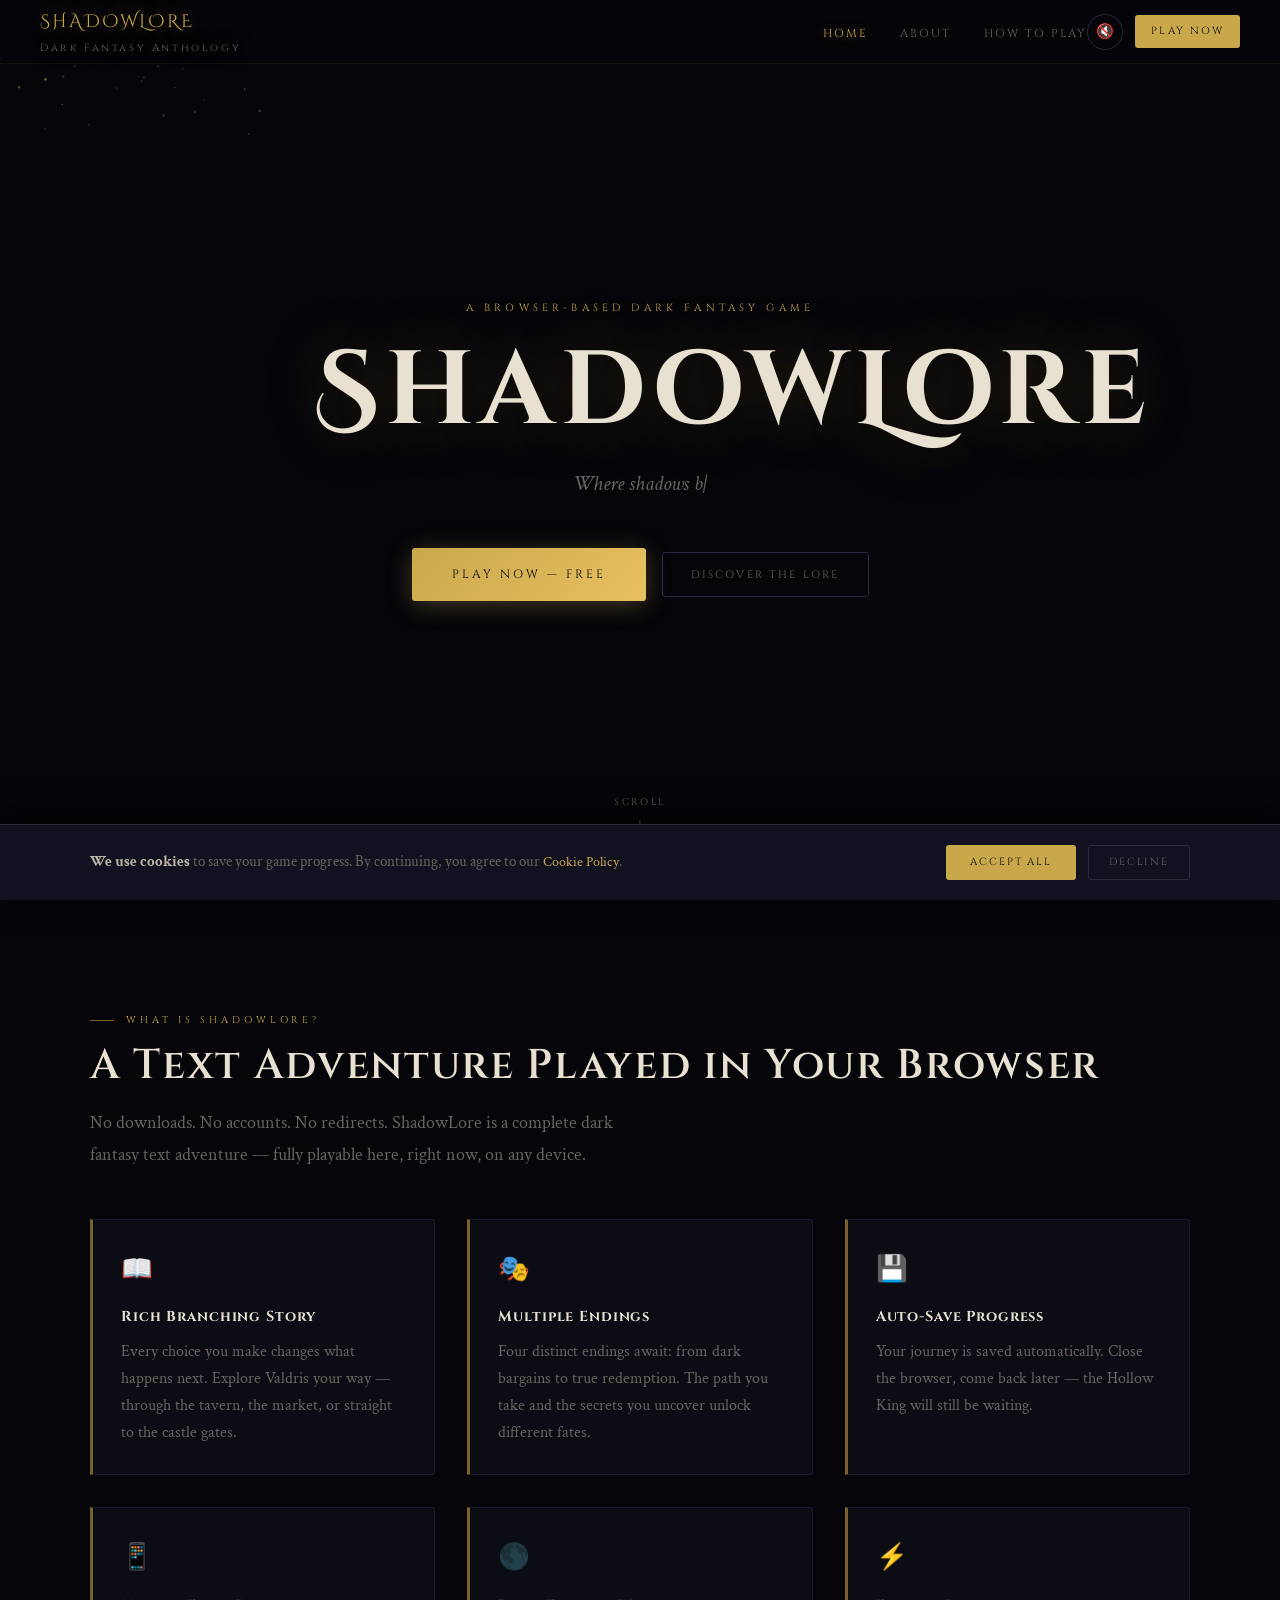
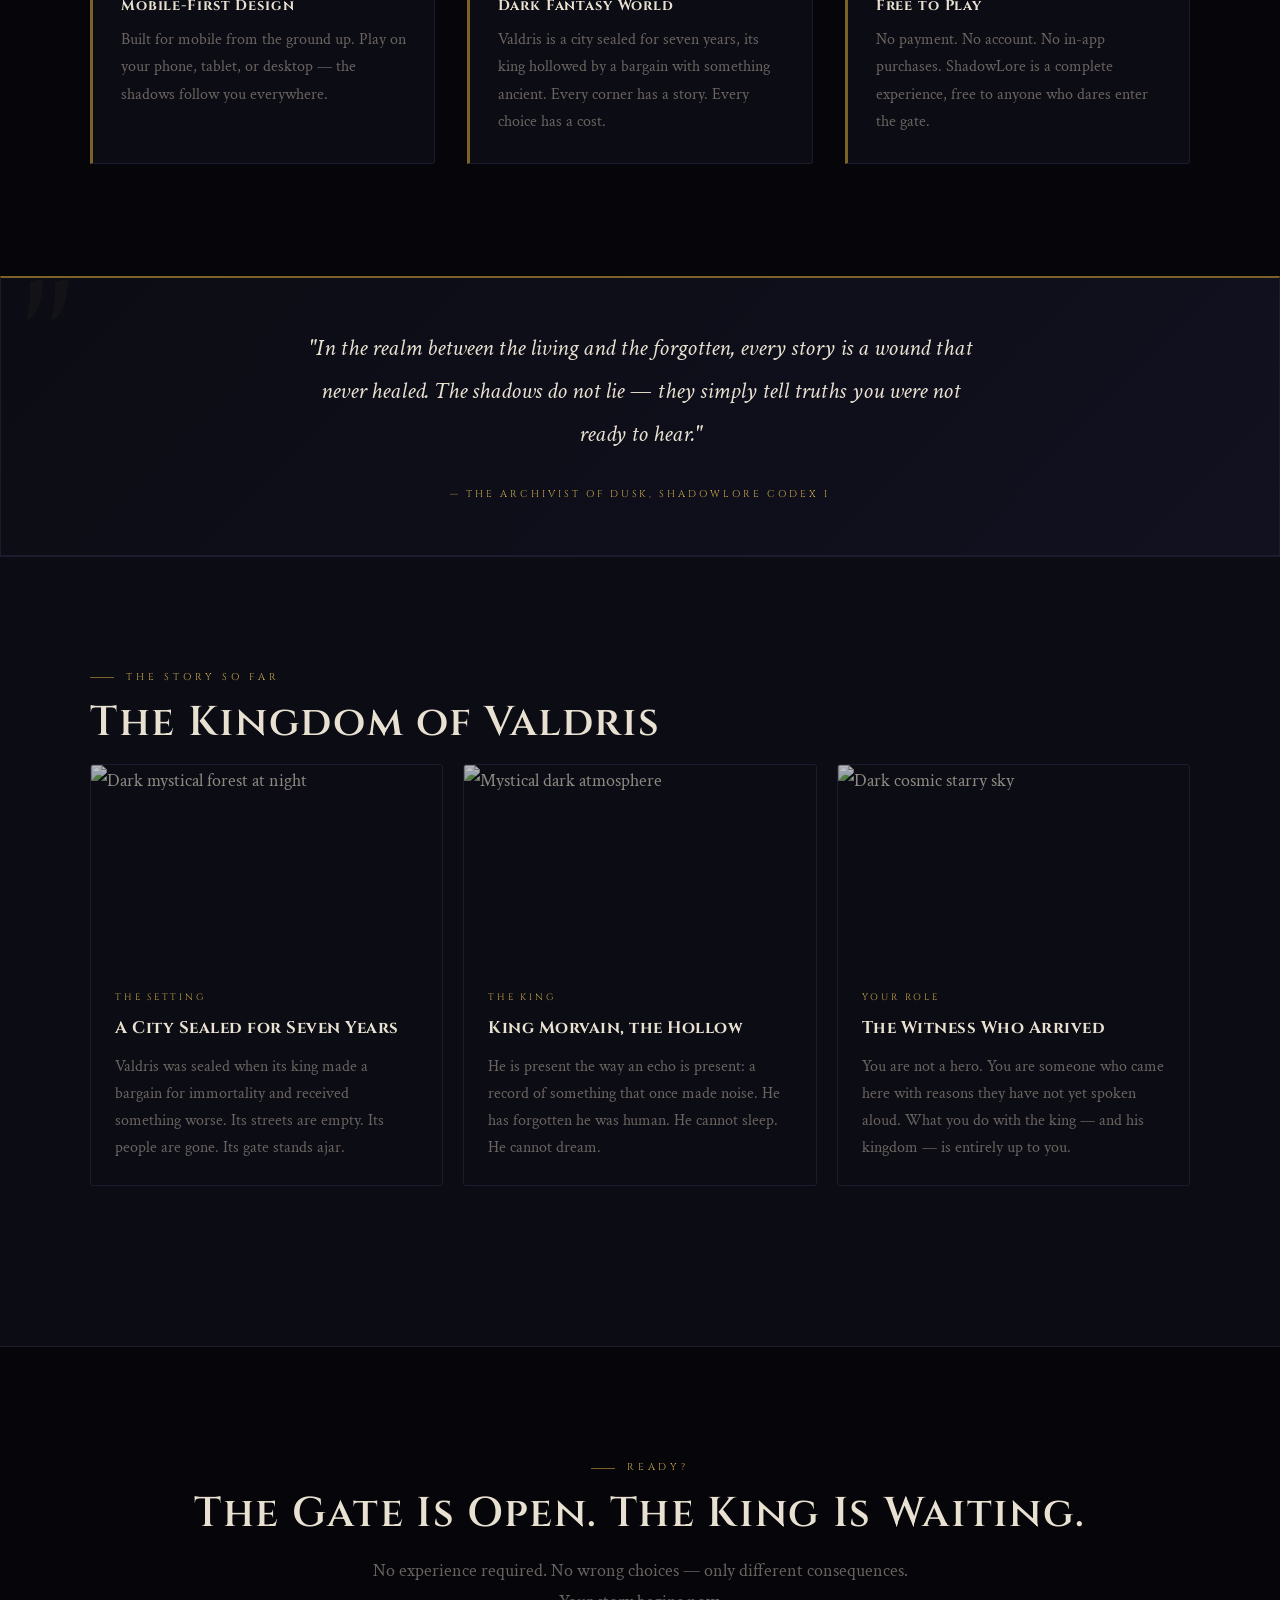
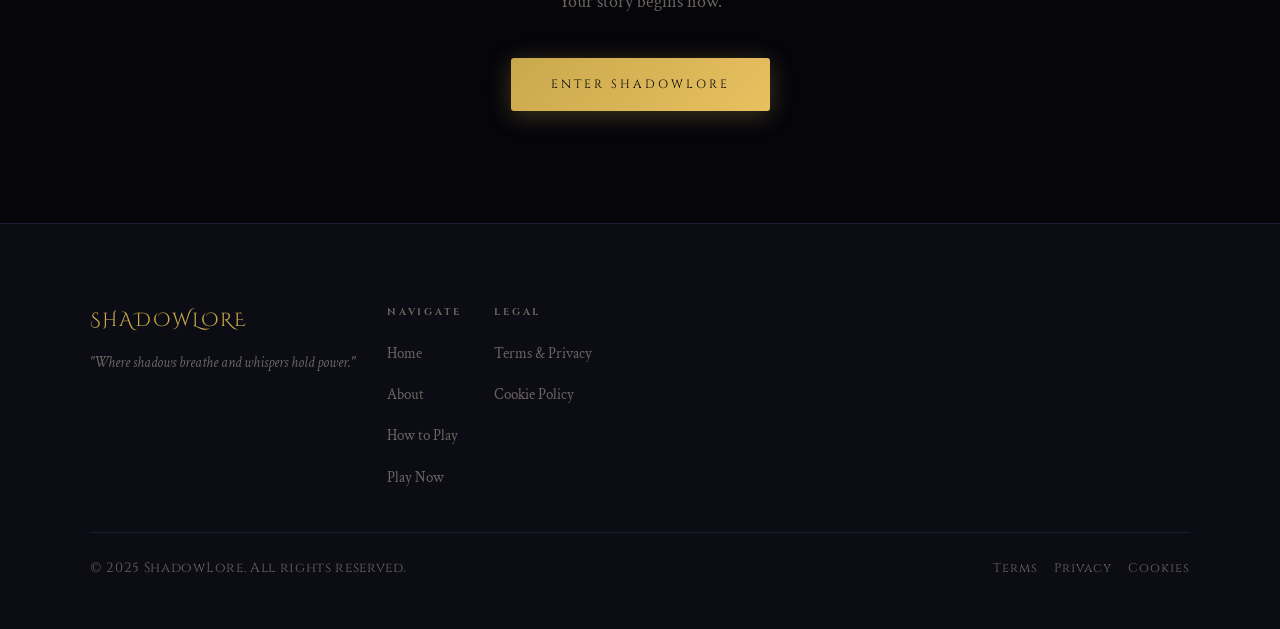
==== index.html @ 95e2e398 "feat: initial ShadowLore game — The Hollow King (Chapter I) Standalone dark fantasy text adventure w" ====
<!DOCTYPE html>
<html lang="en">
<head>
  <meta charset="UTF-8">
  <meta name="viewport" content="width=device-width, initial-scale=1.0">
  <title>ShadowLore — Dark Fantasy Text Adventure</title>
  <meta name="description" content="ShadowLore is a dark fantasy text adventure anthology playable in your browser. Enter the kingdom of Valdris, face the Hollow King, and choose your fate.">
  <meta property="og:title" content="ShadowLore — Dark Fantasy Text Adventure">
  <meta property="og:description" content="Enter Valdris. Face the Hollow King. Every choice shapes the fate of a lost kingdom. Play free in your browser.">
  <meta property="og:image" content="https://images.unsplash.com/photo-1534447677768-be436bb09401?w=1200&q=80">
  <meta property="og:type" content="website">
  <meta name="theme-color" content="#05050a">
  <link rel="stylesheet" href="css/style.css">
  <link rel="icon" href="data:image/svg+xml,<svg xmlns='http://www.w3.org/2000/svg' viewBox='0 0 100 100'><text y='.9em' font-size='90'>🌑</text></svg>">
</head>
<body>

  <nav class="nav" role="navigation" aria-label="Main navigation">
    <a href="index.html" class="nav-logo">SHADOWLORE<span>Dark Fantasy Anthology</span></a>
    <ul class="nav-links" role="list">
      <li><a href="index.html" class="active">Home</a></li>
      <li><a href="about.html">About</a></li>
      <li><a href="how-to-play.html">How to Play</a></li>
    </ul>
    <div class="nav-right">
      <button class="btn-audio" title="Play Ambient Sound" aria-label="Toggle ambient sound">🔇</button>
      <a href="game.html" class="btn-play-nav">Play Now</a>
      <button class="btn-hamburger" aria-label="Open menu" aria-expanded="false">
        <span></span><span></span><span></span>
      </button>
    </div>
  </nav>

  <div class="nav-drawer" role="dialog" aria-label="Mobile navigation">
    <a href="index.html" class="active">Home</a>
    <a href="about.html">About</a>
    <a href="how-to-play.html">How to Play</a>
    <a href="game.html" class="btn-play-nav">Play Now</a>
  </div>

  <!-- HERO -->
  <section class="hero" aria-label="Hero">
    <div class="hero-bg" role="img" aria-label="Dark fantasy castle ruins"></div>
    <div class="hero-overlay"></div>
    <canvas id="particles-canvas" aria-hidden="true"></canvas>
    <div class="hero-content">
      <p class="hero-eyebrow">A Browser-Based Dark Fantasy Game</p>
      <h1 class="hero-title">ShadowLore</h1>
      <p class="hero-tagline"><span id="typewriter"></span><span>|</span></p>
      <div class="hero-cta">
        <a href="game.html" class="btn-primary">Play Now — Free</a>
        <a href="about.html" class="btn-secondary">Discover the Lore</a>
      </div>
    </div>
    <div class="hero-scroll" aria-hidden="true">Scroll</div>
  </section>

  <!-- ABOUT THE GAME -->
  <section class="section" aria-labelledby="game-heading">
    <div class="section-inner">
      <p class="section-label reveal">What is ShadowLore?</p>
      <h2 class="section-title reveal" id="game-heading">A Text Adventure Played in Your Browser</h2>
      <p class="section-desc reveal">No downloads. No accounts. No redirects. ShadowLore is a complete dark fantasy text adventure — fully playable here, right now, on any device.</p>
      <div class="features-grid">
        <div class="feature-item reveal">
          <div class="feature-icon">📖</div>
          <h3 class="feature-title">Rich Branching Story</h3>
          <p class="feature-text">Every choice you make changes what happens next. Explore Valdris your way — through the tavern, the market, or straight to the castle gates.</p>
        </div>
        <div class="feature-item reveal">
          <div class="feature-icon">🎭</div>
          <h3 class="feature-title">Multiple Endings</h3>
          <p class="feature-text">Four distinct endings await: from dark bargains to true redemption. The path you take and the secrets you uncover unlock different fates.</p>
        </div>
        <div class="feature-item reveal">
          <div class="feature-icon">💾</div>
          <h3 class="feature-title">Auto-Save Progress</h3>
          <p class="feature-text">Your journey is saved automatically. Close the browser, come back later — the Hollow King will still be waiting.</p>
        </div>
        <div class="feature-item reveal">
          <div class="feature-icon">📱</div>
          <h3 class="feature-title">Mobile-First Design</h3>
          <p class="feature-text">Built for mobile from the ground up. Play on your phone, tablet, or desktop — the shadows follow you everywhere.</p>
        </div>
        <div class="feature-item reveal">
          <div class="feature-icon">🌑</div>
          <h3 class="feature-title">Dark Fantasy World</h3>
          <p class="feature-text">Valdris is a city sealed for seven years, its king hollowed by a bargain with something ancient. Every corner has a story. Every choice has a cost.</p>
        </div>
        <div class="feature-item reveal">
          <div class="feature-icon">⚡</div>
          <h3 class="feature-title">Free to Play</h3>
          <p class="feature-text">No payment. No account. No in-app purchases. ShadowLore is a complete experience, free to anyone who dares enter the gate.</p>
        </div>
      </div>
    </div>
  </section>

  <!-- LORE QUOTE -->
  <div class="lore-quote reveal">
    <blockquote>"In the realm between the living and the forgotten, every story is a wound that never healed. The shadows do not lie — they simply tell truths you were not ready to hear."</blockquote>
    <cite>— The Archivist of Dusk, ShadowLore Codex I</cite>
  </div>

  <!-- STORY PREVIEW -->
  <section class="section" style="background: var(--surface); border-top: 1px solid var(--border); border-bottom: 1px solid var(--border);" aria-labelledby="story-heading">
    <div class="section-inner">
      <p class="section-label reveal">The Story So Far</p>
      <h2 class="section-title reveal" id="story-heading">The Kingdom of Valdris</h2>
      <div class="card-grid">
        <article class="card reveal">
          <img class="card-img" src="https://images.unsplash.com/photo-1518709268805-4e9042af9f23?w=600&q=80" alt="Dark mystical forest at night" loading="lazy">
          <div class="card-body">
            <p class="card-tag">The Setting</p>
            <h3 class="card-title">A City Sealed for Seven Years</h3>
            <p class="card-text">Valdris was sealed when its king made a bargain for immortality and received something worse. Its streets are empty. Its people are gone. Its gate stands ajar.</p>
          </div>
        </article>
        <article class="card reveal">
          <img class="card-img" src="https://images.unsplash.com/photo-1574375927938-d5a98e8ffe85?w=600&q=80" alt="Mystical dark atmosphere" loading="lazy">
          <div class="card-body">
            <p class="card-tag">The King</p>
            <h3 class="card-title">King Morvain, the Hollow</h3>
            <p class="card-text">He is present the way an echo is present: a record of something that once made noise. He has forgotten he was human. He cannot sleep. He cannot dream.</p>
          </div>
        </article>
        <article class="card reveal">
          <img class="card-img" src="https://images.unsplash.com/photo-1419242902214-272b3f66ee7a?w=600&q=80" alt="Dark cosmic starry sky" loading="lazy">
          <div class="card-body">
            <p class="card-tag">Your Role</p>
            <h3 class="card-title">The Witness Who Arrived</h3>
            <p class="card-text">You are not a hero. You are someone who came here with reasons they have not yet spoken aloud. What you do with the king — and his kingdom — is entirely up to you.</p>
          </div>
        </article>
      </div>
    </div>
  </section>

  <!-- CTA -->
  <section class="section" style="text-align:center;" aria-label="Call to action">
    <div class="section-inner">
      <p class="section-label reveal" style="justify-content:center;">Ready?</p>
      <h2 class="section-title reveal">The Gate Is Open. The King Is Waiting.</h2>
      <p class="section-desc reveal" style="margin: 0 auto 2.5rem;">No experience required. No wrong choices — only different consequences. Your story begins now.</p>
      <a href="game.html" class="btn-primary reveal">Enter ShadowLore</a>
    </div>
  </section>

  <!-- FOOTER -->
  <footer class="footer" role="contentinfo">
    <div class="footer-inner">
      <div class="footer-top">
        <div class="footer-brand">
          <p class="footer-logo">SHADOWLORE</p>
          <p class="footer-tagline"><em>"Where shadows breathe and whispers hold power."</em></p>
        </div>
        <div class="footer-links">
          <h4>Navigate</h4>
          <ul role="list">
            <li><a href="index.html">Home</a></li>
            <li><a href="about.html">About</a></li>
            <li><a href="how-to-play.html">How to Play</a></li>
            <li><a href="game.html">Play Now</a></li>
          </ul>
        </div>
        <div class="footer-links">
          <h4>Legal</h4>
          <ul role="list">
            <li><a href="legal.html">Terms &amp; Privacy</a></li>
            <li><a href="cookies.html">Cookie Policy</a></li>
          </ul>
        </div>
      </div>
      <div class="footer-bottom">
        <p class="footer-copy">© 2025 ShadowLore. All rights reserved.</p>
        <div class="footer-legal">
          <a href="legal.html">Terms</a>
          <a href="legal.html#privacy">Privacy</a>
          <a href="cookies.html">Cookies</a>
        </div>
      </div>
    </div>
  </footer>

  <div class="cookie-banner" role="dialog" aria-label="Cookie consent">
    <div class="cookie-inner">
      <div class="cookie-text">
        <p><strong>We use cookies</strong> to save your game progress. By continuing, you agree to our <a href="cookies.html">Cookie Policy</a>.</p>
      </div>
      <div class="cookie-btns">
        <button class="btn-cookie-accept">Accept All</button>
        <button class="btn-cookie-decline">Decline</button>
      </div>
    </div>
  </div>

  <script src="js/main.js"></script>
</body>
</html>
---- css/style.css ----
/* =============================================
   SHADOWLORE — Dark Fantasy Anthology
   Mobile-First Stylesheet
   ============================================= */

@import url('https://fonts.googleapis.com/css2?family=Cinzel:wght@400;600;900&family=Cinzel+Decorative:wght@400;700&family=Crimson+Text:ital,wght@0,400;0,600;1,400;1,600&display=swap');

/* ---- Variables ---- */
:root {
  --bg:           #05050a;
  --surface:      #0c0c14;
  --surface2:     #111120;
  --border:       #1c1c2e;
  --border2:      #2a2a40;
  --accent:       #c9a84c;
  --accent-dim:   #7a6228;
  --accent-glow:  rgba(201,168,76,0.18);
  --purple:       #7b4fa0;
  --purple-dim:   #3d2252;
  --purple-glow:  rgba(123,79,160,0.2);
  --text:         #bfb8a8;
  --text-dim:     #6a6460;
  --text-bright:  #e8e0d0;
  --red:          #9b3030;
  --font-heading: 'Cinzel', serif;
  --font-deco:    'Cinzel Decorative', serif;
  --font-body:    'Crimson Text', serif;
  --nav-h:        64px;
  --max-w:        1100px;
  --radius:       3px;
  --ease:         cubic-bezier(0.4, 0, 0.2, 1);
}

/* ---- Reset ---- */
*, *::before, *::after { box-sizing: border-box; margin: 0; padding: 0; }
html { scroll-behavior: smooth; font-size: 16px; }
body {
  background: var(--bg);
  color: var(--text);
  font-family: var(--font-body);
  font-size: 1.125rem;
  line-height: 1.75;
  min-height: 100vh;
  overflow-x: hidden;
}
img { max-width: 100%; display: block; }
a { color: var(--accent); text-decoration: none; transition: color 0.25s; }
a:hover { color: var(--text-bright); }
ul { list-style: none; }
button { cursor: pointer; border: none; background: none; font-family: inherit; }

/* ---- Scrollbar ---- */
::-webkit-scrollbar { width: 6px; }
::-webkit-scrollbar-track { background: var(--surface); }
::-webkit-scrollbar-thumb { background: var(--border2); border-radius: 3px; }

/* =============================================
   NAVIGATION
   ============================================= */
.nav {
  position: fixed;
  top: 0; left: 0; right: 0;
  z-index: 1000;
  height: var(--nav-h);
  display: flex;
  align-items: center;
  padding: 0 1.25rem;
  background: linear-gradient(to bottom, rgba(5,5,10,0.95) 0%, rgba(5,5,10,0.6) 100%);
  backdrop-filter: blur(12px);
  border-bottom: 1px solid rgba(201,168,76,0.08);
  transition: background 0.4s;
}
.nav.scrolled {
  background: rgba(5,5,10,0.97);
  border-bottom-color: rgba(201,168,76,0.15);
}
.nav-logo {
  font-family: var(--font-deco);
  font-size: 1.15rem;
  color: var(--accent);
  letter-spacing: 0.12em;
  text-shadow: 0 0 20px rgba(201,168,76,0.5);
  flex: 1;
}
.nav-logo span { color: var(--text-dim); font-size: 0.65rem; display: block; letter-spacing: 0.25em; font-family: var(--font-heading); }
.nav-links {
  display: none;
  gap: 2rem;
  align-items: center;
}
.nav-links a {
  font-family: var(--font-heading);
  font-size: 0.72rem;
  letter-spacing: 0.18em;
  color: var(--text-dim);
  text-transform: uppercase;
  transition: color 0.25s, text-shadow 0.25s;
}
.nav-links a:hover, .nav-links a.active { color: var(--accent); text-shadow: 0 0 12px rgba(201,168,76,0.4); }
.nav-right {
  display: flex;
  align-items: center;
  gap: 0.75rem;
}
.btn-audio {
  width: 36px; height: 36px;
  border-radius: 50%;
  border: 1px solid var(--border2);
  color: var(--text-dim);
  font-size: 0.9rem;
  display: flex; align-items: center; justify-content: center;
  transition: var(--ease) 0.25s;
}
.btn-audio:hover, .btn-audio.playing {
  border-color: var(--accent);
  color: var(--accent);
  box-shadow: 0 0 12px var(--accent-glow);
}
.btn-play-nav {
  font-family: var(--font-heading);
  font-size: 0.65rem;
  letter-spacing: 0.2em;
  text-transform: uppercase;
  color: var(--bg);
  background: var(--accent);
  padding: 0.45rem 1rem;
  border-radius: var(--radius);
  transition: opacity 0.2s, box-shadow 0.2s;
}
.btn-play-nav:hover { opacity: 0.85; box-shadow: 0 0 16px var(--accent-glow); color: var(--bg); }
.btn-hamburger {
  width: 36px; height: 36px;
  display: flex; flex-direction: column;
  align-items: center; justify-content: center;
  gap: 5px;
  border-radius: var(--radius);
}
.btn-hamburger span {
  width: 22px; height: 1.5px;
  background: var(--text-dim);
  border-radius: 2px;
  transition: var(--ease) 0.3s;
  display: block;
}
.btn-hamburger.open span:nth-child(1) { transform: translateY(6.5px) rotate(45deg); background: var(--accent); }
.btn-hamburger.open span:nth-child(2) { opacity: 0; }
.btn-hamburger.open span:nth-child(3) { transform: translateY(-6.5px) rotate(-45deg); background: var(--accent); }

/* Mobile drawer */
.nav-drawer {
  position: fixed;
  top: var(--nav-h); left: 0; right: 0; bottom: 0;
  z-index: 999;
  background: rgba(5,5,10,0.98);
  display: flex; flex-direction: column;
  align-items: center; justify-content: center;
  gap: 2.5rem;
  transform: translateY(-100%);
  opacity: 0;
  pointer-events: none;
  transition: transform 0.4s var(--ease), opacity 0.4s;
}
.nav-drawer.open { transform: translateY(0); opacity: 1; pointer-events: all; }
.nav-drawer a {
  font-family: var(--font-heading);
  font-size: 1.1rem;
  letter-spacing: 0.2em;
  color: var(--text-dim);
  text-transform: uppercase;
  transition: color 0.25s;
}
.nav-drawer a:hover, .nav-drawer a.active { color: var(--accent); }
.nav-drawer .btn-play-nav { font-size: 0.8rem; padding: 0.6rem 1.5rem; }

/* =============================================
   HERO
   ============================================= */
.hero {
  position: relative;
  min-height: 100vh;
  display: flex; align-items: center; justify-content: center;
  overflow: hidden;
  text-align: center;
}
.hero-bg {
  position: absolute; inset: 0;
  background: url('https://images.unsplash.com/photo-1534447677768-be436bb09401?w=1600&q=80') center/cover no-repeat;
  transform: scale(1.06);
  transition: transform 8s ease;
}
.hero.loaded .hero-bg { transform: scale(1); }
.hero-overlay {
  position: absolute; inset: 0;
  background: linear-gradient(
    to bottom,
    rgba(5,5,10,0.3) 0%,
    rgba(5,5,10,0.55) 40%,
    rgba(5,5,10,0.85) 80%,
    var(--bg) 100%
  );
}
#particles-canvas {
  position: absolute; inset: 0;
  pointer-events: none;
}
.hero-content {
  position: relative;
  z-index: 2;
  padding: 2rem 1.5rem;
  max-width: 700px;
}
.hero-eyebrow {
  font-family: var(--font-heading);
  font-size: 0.65rem;
  letter-spacing: 0.4em;
  color: var(--accent);
  text-transform: uppercase;
  margin-bottom: 1.25rem;
  opacity: 0;
  animation: fadeUp 0.8s 0.3s var(--ease) forwards;
}
.hero-title {
  font-family: var(--font-deco);
  font-size: clamp(2.8rem, 12vw, 6.5rem);
  font-weight: 700;
  color: var(--text-bright);
  line-height: 1.05;
  letter-spacing: 0.06em;
  text-shadow: 0 0 60px rgba(201,168,76,0.25), 0 4px 30px rgba(0,0,0,0.8);
  margin-bottom: 1.25rem;
  opacity: 0;
  animation: fadeUp 0.8s 0.5s var(--ease) forwards;
}
.hero-tagline {
  font-family: var(--font-body);
  font-size: clamp(1rem, 3vw, 1.3rem);
  font-style: italic;
  color: var(--text-dim);
  margin-bottom: 2.5rem;
  min-height: 2em;
  opacity: 0;
  animation: fadeUp 0.8s 0.7s var(--ease) forwards;
}
.hero-cta {
  display: flex; flex-direction: column;
  align-items: center; gap: 1rem;
  opacity: 0;
  animation: fadeUp 0.8s 0.9s var(--ease) forwards;
}
.btn-primary {
  font-family: var(--font-heading);
  font-size: 0.75rem;
  letter-spacing: 0.25em;
  text-transform: uppercase;
  color: var(--bg);
  background: linear-gradient(135deg, var(--accent), #e8c060, var(--accent));
  background-size: 200% 200%;
  padding: 1rem 2.5rem;
  border-radius: var(--radius);
  border: none;
  transition: background-position 0.4s, box-shadow 0.3s, transform 0.2s;
  display: inline-block;
  box-shadow: 0 4px 24px rgba(201,168,76,0.3);
}
.btn-primary:hover {
  background-position: 100% 100%;
  box-shadow: 0 6px 32px rgba(201,168,76,0.5);
  transform: translateY(-2px);
  color: var(--bg);
}
.btn-secondary {
  font-family: var(--font-heading);
  font-size: 0.68rem;
  letter-spacing: 0.2em;
  text-transform: uppercase;
  color: var(--text-dim);
  border: 1px solid var(--border2);
  padding: 0.75rem 1.75rem;
  border-radius: var(--radius);
  transition: border-color 0.25s, color 0.25s;
  display: inline-block;
}
.btn-secondary:hover { border-color: var(--accent); color: var(--accent); }
.hero-scroll {
  position: absolute;
  bottom: 2.5rem; left: 50%;
  transform: translateX(-50%);
  z-index: 2;
  display: flex; flex-direction: column;
  align-items: center; gap: 0.5rem;
  color: var(--text-dim);
  font-family: var(--font-heading);
  font-size: 0.6rem;
  letter-spacing: 0.25em;
  text-transform: uppercase;
  animation: pulse 2.5s infinite;
}
.hero-scroll::after {
  content: '';
  display: block;
  width: 1px; height: 40px;
  background: linear-gradient(to bottom, var(--accent-dim), transparent);
  animation: scrollLine 2.5s infinite;
}

/* =============================================
   SECTIONS / LAYOUT
   ============================================= */
.section { padding: 5rem 1.25rem; }
.section-inner { max-width: var(--max-w); margin: 0 auto; }
.section-label {
  font-family: var(--font-heading);
  font-size: 0.62rem;
  letter-spacing: 0.4em;
  text-transform: uppercase;
  color: var(--accent);
  margin-bottom: 0.75rem;
  display: flex; align-items: center; gap: 0.75rem;
}
.section-label::before {
  content: '';
  width: 24px; height: 1px;
  background: var(--accent-dim);
}
.section-title {
  font-family: var(--font-heading);
  font-size: clamp(1.6rem, 5vw, 2.6rem);
  font-weight: 600;
  color: var(--text-bright);
  letter-spacing: 0.04em;
  line-height: 1.2;
  margin-bottom: 1rem;
}
.section-desc {
  font-size: 1.1rem;
  color: var(--text-dim);
  max-width: 560px;
  line-height: 1.8;
  margin-bottom: 3rem;
}
.divider {
  border: none;
  border-top: 1px solid var(--border);
  margin: 0;
}

/* =============================================
   CARDS
   ============================================= */
.card-grid {
  display: grid;
  grid-template-columns: 1fr;
  gap: 1.25rem;
  margin-bottom: 3rem;
}
.card {
  background: var(--surface);
  border: 1px solid var(--border);
  border-radius: var(--radius);
  overflow: hidden;
  transition: border-color 0.3s, transform 0.3s, box-shadow 0.3s;
}
.card:hover {
  border-color: var(--accent-dim);
  transform: translateY(-4px);
  box-shadow: 0 12px 40px rgba(0,0,0,0.5), 0 0 0 1px rgba(201,168,76,0.1);
}
.card-img {
  width: 100%; height: 200px;
  object-fit: cover;
  filter: brightness(0.75) saturate(0.7);
  transition: filter 0.4s;
}
.card:hover .card-img { filter: brightness(0.9) saturate(0.85); }
.card-body { padding: 1.5rem; }
.card-tag {
  font-family: var(--font-heading);
  font-size: 0.58rem;
  letter-spacing: 0.3em;
  text-transform: uppercase;
  color: var(--accent);
  margin-bottom: 0.5rem;
}
.card-title {
  font-family: var(--font-heading);
  font-size: 1.05rem;
  color: var(--text-bright);
  margin-bottom: 0.6rem;
  letter-spacing: 0.03em;
}
.card-text { font-size: 1rem; color: var(--text-dim); line-height: 1.7; }
.card-link {
  display: inline-flex;
  align-items: center;
  gap: 0.4rem;
  font-family: var(--font-heading);
  font-size: 0.62rem;
  letter-spacing: 0.2em;
  text-transform: uppercase;
  color: var(--accent);
  margin-top: 1rem;
  transition: gap 0.25s;
}
.card-link::after { content: '→'; }
.card:hover .card-link { gap: 0.7rem; }

/* =============================================
   FEATURES / LORE SECTION
   ============================================= */
.features-grid {
  display: grid;
  grid-template-columns: 1fr;
  gap: 2rem;
}
.feature-item {
  padding: 1.75rem;
  background: var(--surface);
  border: 1px solid var(--border);
  border-left: 3px solid var(--accent-dim);
  border-radius: 0 var(--radius) var(--radius) 0;
  transition: border-left-color 0.25s, box-shadow 0.25s;
}
.feature-item:hover {
  border-left-color: var(--accent);
  box-shadow: -4px 0 20px rgba(201,168,76,0.1);
}
.feature-icon { font-size: 1.6rem; margin-bottom: 0.75rem; }
.feature-title {
  font-family: var(--font-heading);
  font-size: 0.9rem;
  letter-spacing: 0.06em;
  color: var(--text-bright);
  margin-bottom: 0.5rem;
}
.feature-text { font-size: 1rem; color: var(--text-dim); line-height: 1.7; }

/* =============================================
   LORE QUOTE
   ============================================= */
.lore-quote {
  background: linear-gradient(135deg, var(--surface) 0%, var(--surface2) 100%);
  border: 1px solid var(--border);
  border-top: 2px solid var(--accent-dim);
  padding: 3rem 1.5rem;
  text-align: center;
  position: relative;
  overflow: hidden;
}
.lore-quote::before {
  content: '"';
  position: absolute;
  top: -1rem; left: 1rem;
  font-family: var(--font-deco);
  font-size: 12rem;
  color: rgba(201,168,76,0.04);
  line-height: 1;
  pointer-events: none;
}
.lore-quote blockquote {
  font-family: var(--font-body);
  font-size: clamp(1.1rem, 3vw, 1.5rem);
  font-style: italic;
  color: var(--text-bright);
  max-width: 680px;
  margin: 0 auto 1.25rem;
  line-height: 1.8;
}
.lore-quote cite {
  font-family: var(--font-heading);
  font-size: 0.62rem;
  letter-spacing: 0.3em;
  text-transform: uppercase;
  color: var(--accent);
  font-style: normal;
}

/* =============================================
   ABOUT PAGE
   ============================================= */
.page-hero {
  min-height: 45vh;
  display: flex; align-items: flex-end;
  position: relative;
  overflow: hidden;
  padding: calc(var(--nav-h) + 3rem) 1.25rem 4rem;
}
.page-hero-bg {
  position: absolute; inset: 0;
  background-size: cover;
  background-position: center 30%;
  filter: brightness(0.35) saturate(0.6);
}
.page-hero-overlay {
  position: absolute; inset: 0;
  background: linear-gradient(to bottom, rgba(5,5,10,0.4), var(--bg));
}
.page-hero-content { position: relative; z-index: 1; max-width: var(--max-w); margin: 0 auto; width: 100%; }
.page-hero-label {
  font-family: var(--font-heading);
  font-size: 0.62rem;
  letter-spacing: 0.4em;
  text-transform: uppercase;
  color: var(--accent);
  margin-bottom: 0.75rem;
}
.page-hero-title {
  font-family: var(--font-deco);
  font-size: clamp(2rem, 8vw, 4rem);
  color: var(--text-bright);
  letter-spacing: 0.06em;
}
.page-hero-sub {
  font-size: 1.1rem;
  font-style: italic;
  color: var(--text-dim);
  margin-top: 0.75rem;
}

/* Lore text blocks */
.lore-block {
  max-width: 720px;
  margin: 0 auto;
}
.lore-block h2 {
  font-family: var(--font-heading);
  font-size: 1.3rem;
  color: var(--text-bright);
  letter-spacing: 0.04em;
  margin: 2.5rem 0 1rem;
  padding-bottom: 0.5rem;
  border-bottom: 1px solid var(--border);
}
.lore-block h2:first-child { margin-top: 0; }
.lore-block p { color: var(--text); line-height: 1.85; margin-bottom: 1.25rem; }
.lore-block .highlight {
  color: var(--text-bright);
  font-style: italic;
}
.lore-block ul { margin: 0 0 1.25rem 1.5rem; list-style: disc; }
.lore-block ul li { color: var(--text); margin-bottom: 0.4rem; }

/* =============================================
   HOW TO PLAY
   ============================================= */
.steps-list { display: flex; flex-direction: column; gap: 2rem; max-width: 760px; }
.step-item {
  display: flex;
  gap: 1.5rem;
  align-items: flex-start;
}
.step-num {
  flex-shrink: 0;
  width: 48px; height: 48px;
  border-radius: 50%;
  border: 2px solid var(--accent-dim);
  display: flex; align-items: center; justify-content: center;
  font-family: var(--font-heading);
  font-size: 1rem;
  color: var(--accent);
  background: var(--surface);
}
.step-content {}
.step-title {
  font-family: var(--font-heading);
  font-size: 1rem;
  color: var(--text-bright);
  letter-spacing: 0.04em;
  margin-bottom: 0.4rem;
}
.step-text { color: var(--text-dim); font-size: 1rem; line-height: 1.75; }

/* Tips box */
.tips-box {
  background: var(--surface);
  border: 1px solid var(--border);
  border-left: 3px solid var(--purple);
  border-radius: 0 var(--radius) var(--radius) 0;
  padding: 1.75rem;
  margin-top: 3rem;
  max-width: 760px;
}
.tips-box h3 {
  font-family: var(--font-heading);
  font-size: 0.85rem;
  letter-spacing: 0.12em;
  color: var(--purple);
  text-transform: uppercase;
  margin-bottom: 1rem;
}
.tips-box ul { display: flex; flex-direction: column; gap: 0.6rem; }
.tips-box ul li {
  color: var(--text-dim);
  font-size: 1rem;
  padding-left: 1.25rem;
  position: relative;
}
.tips-box ul li::before {
  content: '▸';
  position: absolute; left: 0;
  color: var(--purple);
  font-size: 0.7rem;
  top: 0.25rem;
}

/* =============================================
   LEGAL / COOKIES PAGES
   ============================================= */
.legal-wrap {
  max-width: 760px;
  margin: 0 auto;
  padding-top: calc(var(--nav-h) + 3rem);
  padding-bottom: 5rem;
  padding-left: 1.25rem;
  padding-right: 1.25rem;
}
.legal-wrap h1 {
  font-family: var(--font-heading);
  font-size: clamp(1.6rem, 5vw, 2.4rem);
  color: var(--text-bright);
  margin-bottom: 0.5rem;
  letter-spacing: 0.04em;
}
.legal-meta {
  font-size: 0.9rem;
  color: var(--text-dim);
  margin-bottom: 3rem;
  font-family: var(--font-heading);
  letter-spacing: 0.08em;
}
.legal-wrap h2 {
  font-family: var(--font-heading);
  font-size: 1.1rem;
  color: var(--text-bright);
  letter-spacing: 0.06em;
  margin: 2.5rem 0 0.75rem;
  padding-bottom: 0.4rem;
  border-bottom: 1px solid var(--border);
}
.legal-wrap p { color: var(--text); line-height: 1.85; margin-bottom: 1rem; }
.legal-wrap ul { margin: 0 0 1rem 1.5rem; list-style: disc; }
.legal-wrap ul li { color: var(--text); margin-bottom: 0.4rem; line-height: 1.7; }
.legal-wrap a { color: var(--accent); }
.legal-wrap a:hover { color: var(--text-bright); }

/* Cookie table */
.cookie-table {
  width: 100%;
  border-collapse: collapse;
  margin: 1.5rem 0;
  font-size: 0.95rem;
  overflow-x: auto;
  display: block;
}
.cookie-table th {
  background: var(--surface2);
  color: var(--text-bright);
  font-family: var(--font-heading);
  font-size: 0.65rem;
  letter-spacing: 0.15em;
  text-transform: uppercase;
  padding: 0.75rem 1rem;
  text-align: left;
  border-bottom: 1px solid var(--border2);
}
.cookie-table td {
  padding: 0.75rem 1rem;
  color: var(--text-dim);
  border-bottom: 1px solid var(--border);
  vertical-align: top;
}
.cookie-table tr:last-child td { border-bottom: none; }

/* =============================================
   COOKIE BANNER
   ============================================= */
.cookie-banner {
  position: fixed;
  bottom: 0; left: 0; right: 0;
  z-index: 2000;
  background: var(--surface2);
  border-top: 1px solid var(--border2);
  padding: 1.25rem 1.25rem;
  transform: translateY(100%);
  transition: transform 0.4s var(--ease);
  box-shadow: 0 -8px 32px rgba(0,0,0,0.6);
}
.cookie-banner.visible { transform: translateY(0); }
.cookie-inner {
  max-width: var(--max-w);
  margin: 0 auto;
  display: flex;
  flex-direction: column;
  gap: 1rem;
}
.cookie-text p {
  font-size: 0.95rem;
  color: var(--text-dim);
  line-height: 1.6;
}
.cookie-text strong { color: var(--text); }
.cookie-text a { color: var(--accent); font-size: 0.9rem; }
.cookie-btns {
  display: flex;
  flex-wrap: wrap;
  gap: 0.75rem;
}
.btn-cookie-accept {
  font-family: var(--font-heading);
  font-size: 0.65rem;
  letter-spacing: 0.18em;
  text-transform: uppercase;
  color: var(--bg);
  background: var(--accent);
  padding: 0.6rem 1.5rem;
  border-radius: var(--radius);
  transition: opacity 0.2s;
}
.btn-cookie-accept:hover { opacity: 0.85; }
.btn-cookie-decline {
  font-family: var(--font-heading);
  font-size: 0.65rem;
  letter-spacing: 0.18em;
  text-transform: uppercase;
  color: var(--text-dim);
  border: 1px solid var(--border2);
  padding: 0.6rem 1.25rem;
  border-radius: var(--radius);
  transition: border-color 0.2s, color 0.2s;
}
.btn-cookie-decline:hover { border-color: var(--text-dim); color: var(--text); }

/* =============================================
   FOOTER
   ============================================= */
.footer {
  border-top: 1px solid var(--border);
  padding: 3rem 1.25rem 2rem;
  background: var(--surface);
}
.footer-inner {
  max-width: var(--max-w);
  margin: 0 auto;
}
.footer-top {
  display: flex;
  flex-direction: column;
  gap: 2rem;
  margin-bottom: 2.5rem;
}
.footer-brand {}
.footer-logo {
  font-family: var(--font-deco);
  font-size: 1.2rem;
  color: var(--accent);
  letter-spacing: 0.1em;
  margin-bottom: 0.75rem;
}
.footer-tagline { font-size: 0.95rem; font-style: italic; color: var(--text-dim); max-width: 280px; }
.footer-links h4 {
  font-family: var(--font-heading);
  font-size: 0.62rem;
  letter-spacing: 0.28em;
  text-transform: uppercase;
  color: var(--text-dim);
  margin-bottom: 1rem;
}
.footer-links ul { display: flex; flex-direction: column; gap: 0.6rem; }
.footer-links ul li a {
  font-size: 0.95rem;
  color: var(--text-dim);
  transition: color 0.2s;
}
.footer-links ul li a:hover { color: var(--accent); }
.footer-bottom {
  border-top: 1px solid var(--border);
  padding-top: 1.5rem;
  display: flex;
  flex-direction: column;
  gap: 0.5rem;
}
.footer-copy {
  font-size: 0.85rem;
  color: var(--text-dim);
  font-family: var(--font-heading);
  letter-spacing: 0.05em;
}
.footer-legal {
  display: flex;
  flex-wrap: wrap;
  gap: 1rem;
}
.footer-legal a {
  font-size: 0.8rem;
  color: var(--text-dim);
  font-family: var(--font-heading);
  letter-spacing: 0.08em;
}
.footer-legal a:hover { color: var(--accent); }

/* =============================================
   ANIMATIONS
   ============================================= */
@keyframes fadeUp {
  from { opacity: 0; transform: translateY(20px); }
  to   { opacity: 1; transform: translateY(0); }
}
@keyframes fadeIn {
  from { opacity: 0; }
  to   { opacity: 1; }
}
@keyframes pulse {
  0%, 100% { opacity: 0.5; }
  50%       { opacity: 1; }
}
@keyframes scrollLine {
  0%   { transform: scaleY(0); transform-origin: top; opacity: 1; }
  50%  { transform: scaleY(1); transform-origin: top; opacity: 1; }
  100% { transform: scaleY(1); transform-origin: bottom; opacity: 0; }
}
@keyframes shimmer {
  0%   { background-position: -200% center; }
  100% { background-position:  200% center; }
}
.reveal {
  opacity: 0;
  transform: translateY(28px);
  transition: opacity 0.7s var(--ease), transform 0.7s var(--ease);
}
.reveal.visible { opacity: 1; transform: translateY(0); }

/* =============================================
   RESPONSIVE — Tablet (600px+)
   ============================================= */
@media (min-width: 600px) {
  .card-grid { grid-template-columns: repeat(2, 1fr); }
  .features-grid { grid-template-columns: repeat(2, 1fr); }
  .cookie-inner { flex-direction: row; align-items: center; justify-content: space-between; }
  .footer-top { flex-direction: row; flex-wrap: wrap; }
  .footer-bottom { flex-direction: row; justify-content: space-between; align-items: center; }
}

/* =============================================
   RESPONSIVE — Desktop (900px+)
   ============================================= */
@media (min-width: 900px) {
  .nav { padding: 0 2.5rem; }
  .nav-links { display: flex; }
  .btn-hamburger { display: none; }
  .nav-drawer { display: none; }
  .section { padding: 7rem 2.5rem; }
  .hero-cta { flex-direction: row; justify-content: center; }
  .card-grid { grid-template-columns: repeat(3, 1fr); }
  .features-grid { grid-template-columns: repeat(3, 1fr); }
  .page-hero { padding: calc(var(--nav-h) + 5rem) 2.5rem 5rem; }
  .lore-block { padding: 0 1rem; }
  .steps-list { gap: 2.5rem; }
  .tips-box { margin-top: 4rem; }
  .footer { padding: 5rem 2.5rem 3rem; }
  .legal-wrap { padding-left: 2.5rem; padding-right: 2.5rem; }
}
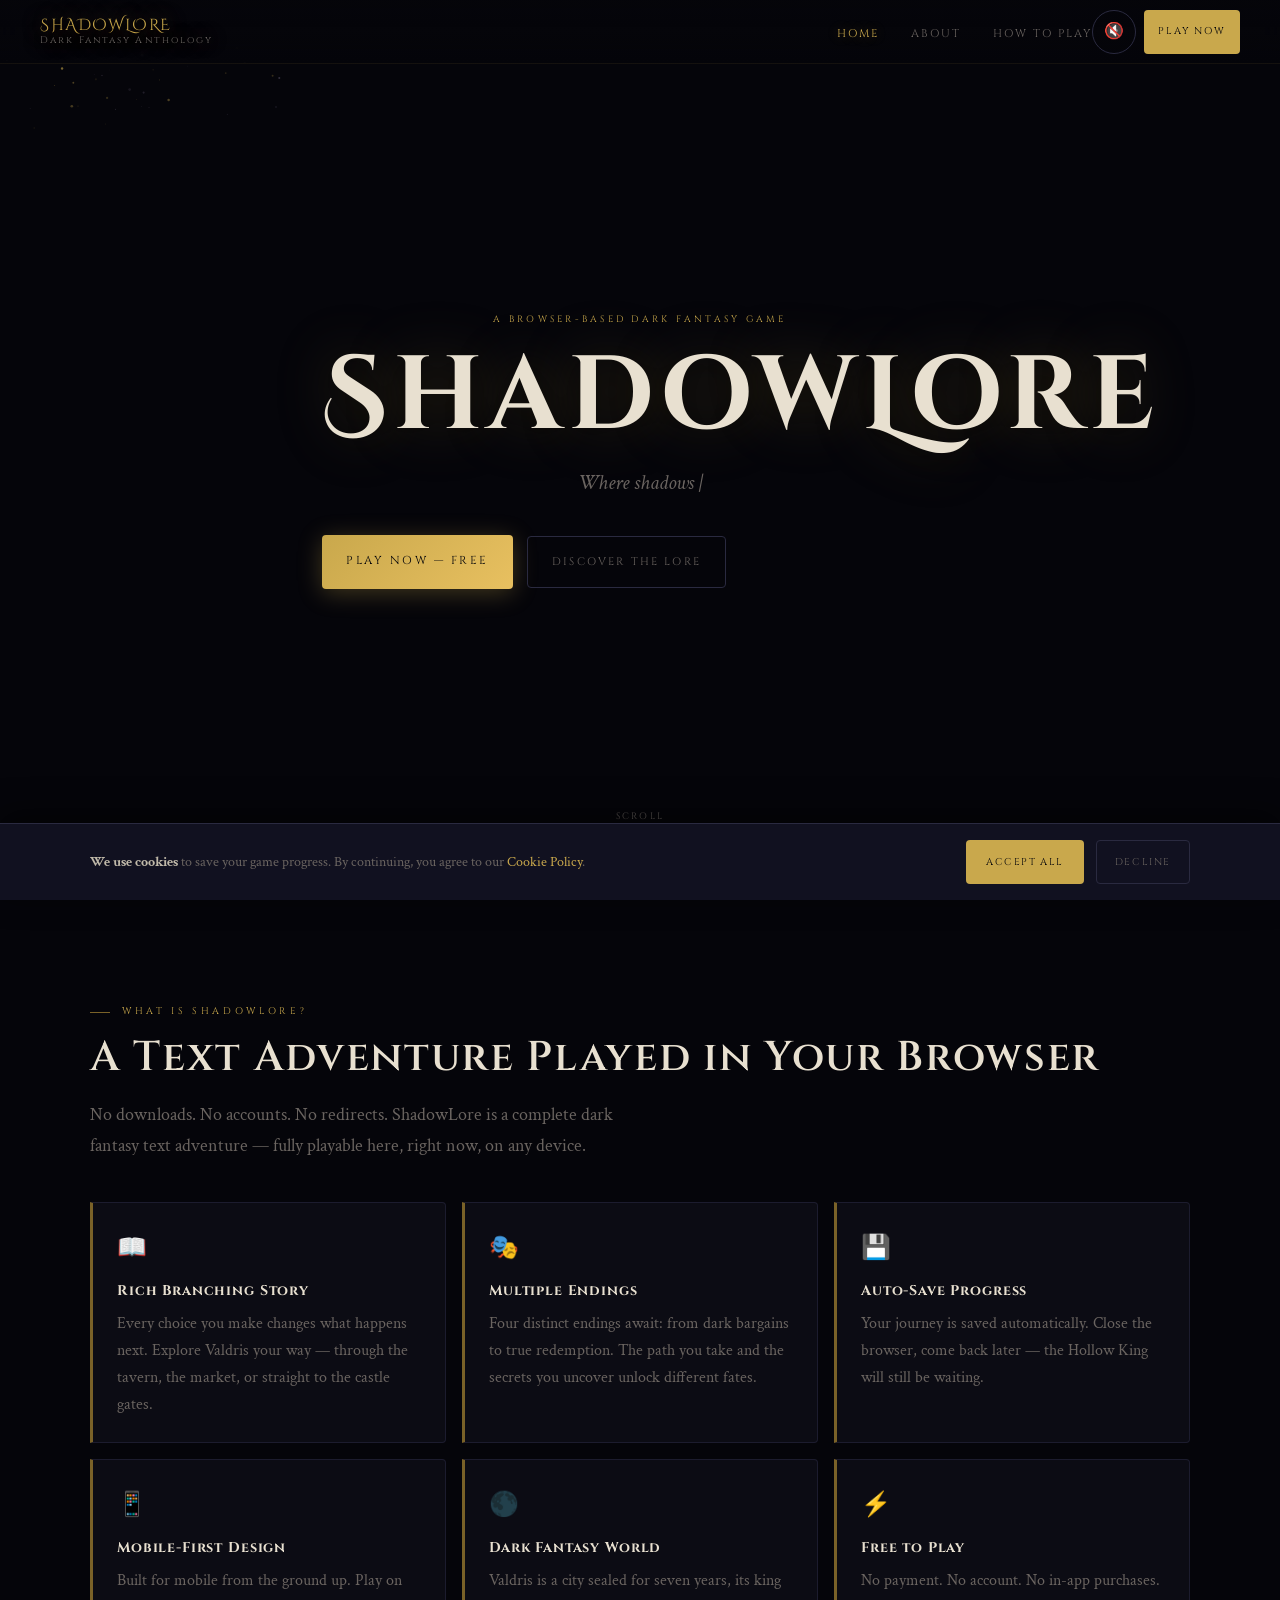
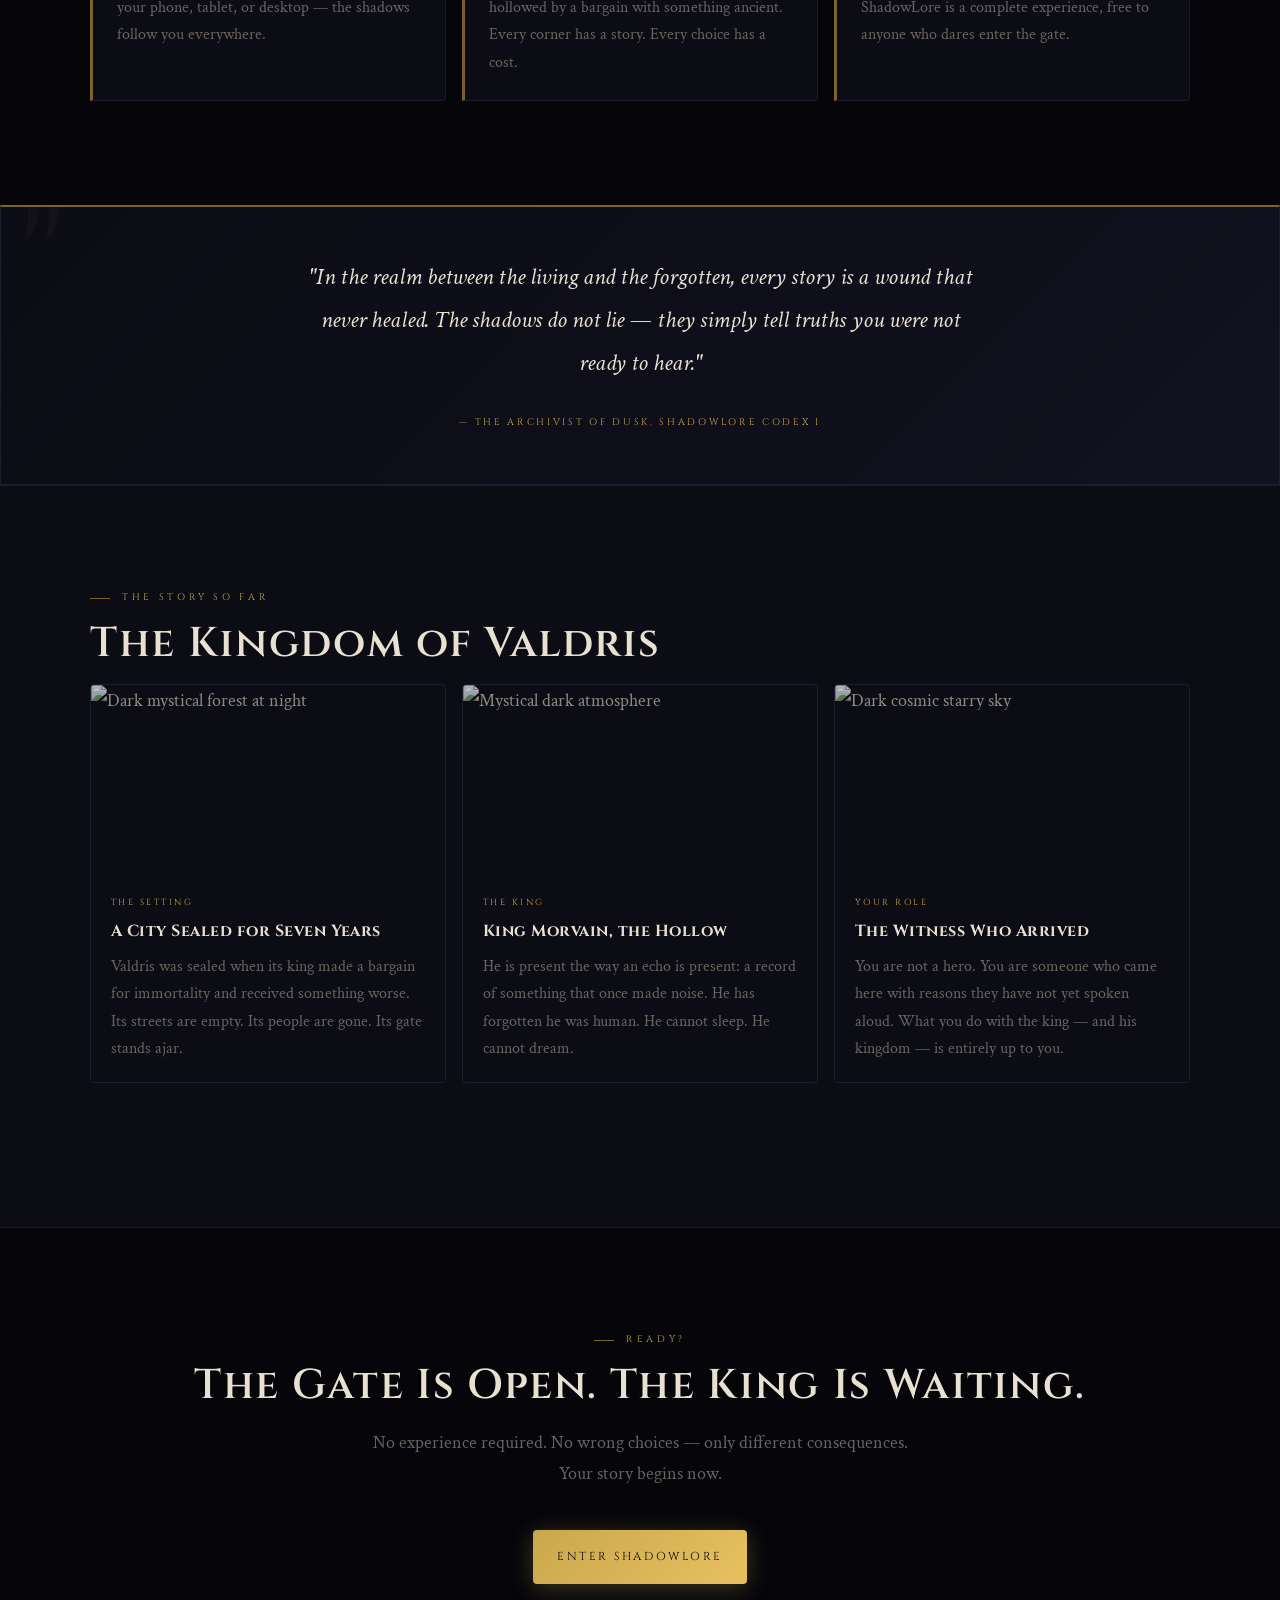
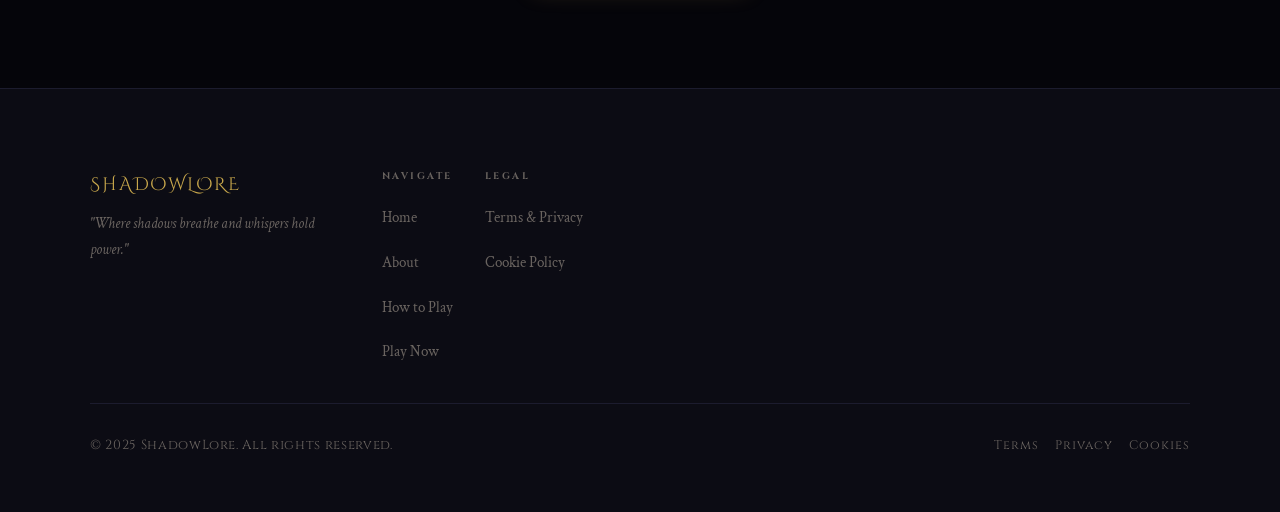
==== commit a523f5e9: "Add Ory verification meta tag" ====
--- a/index.html
+++ b/index.html
@@ -10,6 +10,7 @@
   <meta property="og:image" content="https://images.unsplash.com/photo-1534447677768-be436bb09401?w=1200&q=80">
   <meta property="og:type" content="website">
   <meta name="theme-color" content="#05050a">
+  <meta name="ory-verify" content="orynth-9224696c40f641f5aef5e7060c193289" />
   <link rel="stylesheet" href="css/style.css">
   <link rel="icon" href="data:image/svg+xml,<svg xmlns='http://www.w3.org/2000/svg' viewBox='0 0 100 100'><text y='.9em' font-size='90'>🌑</text></svg>">
 </head>
--- a/css/style.css
+++ b/css/style.css
@@ -1,6 +1,6 @@
 /* =============================================
    SHADOWLORE — Dark Fantasy Anthology
-   Mobile-First Stylesheet
+   Mobile-First Stylesheet (Upgraded)
    ============================================= */
 
 @import url('https://fonts.googleapis.com/css2?family=Cinzel:wght@400;600;900&family=Cinzel+Decorative:wght@400;700&family=Crimson+Text:ital,wght@0,400;0,600;1,400;1,600&display=swap');
@@ -25,15 +25,16 @@
   --font-heading: 'Cinzel', serif;
   --font-deco:    'Cinzel Decorative', serif;
   --font-body:    'Crimson Text', serif;
-  --nav-h:        64px;
+  --nav-h:        60px;
   --max-w:        1100px;
-  --radius:       3px;
+  --radius:       4px;
   --ease:         cubic-bezier(0.4, 0, 0.2, 1);
+  --touch-min:    44px;
 }
 
 /* ---- Reset ---- */
 *, *::before, *::after { box-sizing: border-box; margin: 0; padding: 0; }
-html { scroll-behavior: smooth; font-size: 16px; }
+html { scroll-behavior: smooth; font-size: 16px; -webkit-text-size-adjust: 100%; }
 body {
   background: var(--bg);
   color: var(--text);
@@ -50,7 +51,7 @@
 button { cursor: pointer; border: none; background: none; font-family: inherit; }
 
 /* ---- Scrollbar ---- */
-::-webkit-scrollbar { width: 6px; }
+::-webkit-scrollbar { width: 4px; }
 ::-webkit-scrollbar-track { background: var(--surface); }
 ::-webkit-scrollbar-thumb { background: var(--border2); border-radius: 3px; }
 
@@ -64,25 +65,35 @@
   height: var(--nav-h);
   display: flex;
   align-items: center;
-  padding: 0 1.25rem;
+  padding: 0 1rem;
   background: linear-gradient(to bottom, rgba(5,5,10,0.95) 0%, rgba(5,5,10,0.6) 100%);
   backdrop-filter: blur(12px);
+  -webkit-backdrop-filter: blur(12px);
   border-bottom: 1px solid rgba(201,168,76,0.08);
   transition: background 0.4s;
 }
 .nav.scrolled {
-  background: rgba(5,5,10,0.97);
+  background: rgba(5,5,10,0.98);
   border-bottom-color: rgba(201,168,76,0.15);
 }
 .nav-logo {
   font-family: var(--font-deco);
-  font-size: 1.15rem;
-  color: var(--accent);
-  letter-spacing: 0.12em;
+  font-size: 1rem;
+  color: var(--accent);
+  letter-spacing: 0.1em;
   text-shadow: 0 0 20px rgba(201,168,76,0.5);
   flex: 1;
-}
-.nav-logo span { color: var(--text-dim); font-size: 0.65rem; display: block; letter-spacing: 0.25em; font-family: var(--font-heading); }
+  display: flex;
+  flex-direction: column;
+  line-height: 1.2;
+}
+.nav-logo span {
+  color: var(--text-dim);
+  font-size: 0.6rem;
+  letter-spacing: 0.22em;
+  font-family: var(--font-heading);
+  display: block;
+}
 .nav-links {
   display: none;
   gap: 2rem;
@@ -90,26 +101,32 @@
 }
 .nav-links a {
   font-family: var(--font-heading);
-  font-size: 0.72rem;
+  font-size: 0.7rem;
   letter-spacing: 0.18em;
   color: var(--text-dim);
   text-transform: uppercase;
   transition: color 0.25s, text-shadow 0.25s;
+  padding: 0.25rem 0;
 }
 .nav-links a:hover, .nav-links a.active { color: var(--accent); text-shadow: 0 0 12px rgba(201,168,76,0.4); }
+
 .nav-right {
   display: flex;
   align-items: center;
-  gap: 0.75rem;
-}
+  gap: 0.5rem;
+}
+
+/* Touch-friendly audio & hamburger buttons — min 44×44px */
 .btn-audio {
-  width: 36px; height: 36px;
+  width: var(--touch-min);
+  height: var(--touch-min);
   border-radius: 50%;
   border: 1px solid var(--border2);
   color: var(--text-dim);
-  font-size: 0.9rem;
+  font-size: 1rem;
   display: flex; align-items: center; justify-content: center;
-  transition: var(--ease) 0.25s;
+  transition: border-color 0.25s, color 0.25s, box-shadow 0.25s;
+  flex-shrink: 0;
 }
 .btn-audio:hover, .btn-audio.playing {
   border-color: var(--accent);
@@ -118,43 +135,52 @@
 }
 .btn-play-nav {
   font-family: var(--font-heading);
-  font-size: 0.65rem;
-  letter-spacing: 0.2em;
+  font-size: 0.62rem;
+  letter-spacing: 0.18em;
   text-transform: uppercase;
   color: var(--bg);
   background: var(--accent);
-  padding: 0.45rem 1rem;
+  padding: 0 0.9rem;
+  height: var(--touch-min);
   border-radius: var(--radius);
+  display: inline-flex;
+  align-items: center;
+  justify-content: center;
   transition: opacity 0.2s, box-shadow 0.2s;
+  white-space: nowrap;
 }
 .btn-play-nav:hover { opacity: 0.85; box-shadow: 0 0 16px var(--accent-glow); color: var(--bg); }
+
+/* Hamburger — 44×44 touch target */
 .btn-hamburger {
-  width: 36px; height: 36px;
+  width: var(--touch-min);
+  height: var(--touch-min);
   display: flex; flex-direction: column;
   align-items: center; justify-content: center;
   gap: 5px;
   border-radius: var(--radius);
+  flex-shrink: 0;
 }
 .btn-hamburger span {
-  width: 22px; height: 1.5px;
+  width: 22px; height: 2px;
   background: var(--text-dim);
   border-radius: 2px;
-  transition: var(--ease) 0.3s;
+  transition: transform 0.3s var(--ease), opacity 0.3s, background 0.3s;
   display: block;
 }
-.btn-hamburger.open span:nth-child(1) { transform: translateY(6.5px) rotate(45deg); background: var(--accent); }
+.btn-hamburger.open span:nth-child(1) { transform: translateY(7px) rotate(45deg); background: var(--accent); }
 .btn-hamburger.open span:nth-child(2) { opacity: 0; }
-.btn-hamburger.open span:nth-child(3) { transform: translateY(-6.5px) rotate(-45deg); background: var(--accent); }
+.btn-hamburger.open span:nth-child(3) { transform: translateY(-7px) rotate(-45deg); background: var(--accent); }
 
 /* Mobile drawer */
 .nav-drawer {
   position: fixed;
   top: var(--nav-h); left: 0; right: 0; bottom: 0;
   z-index: 999;
-  background: rgba(5,5,10,0.98);
+  background: rgba(5,5,10,0.99);
   display: flex; flex-direction: column;
   align-items: center; justify-content: center;
-  gap: 2.5rem;
+  gap: 2rem;
   transform: translateY(-100%);
   opacity: 0;
   pointer-events: none;
@@ -163,23 +189,34 @@
 .nav-drawer.open { transform: translateY(0); opacity: 1; pointer-events: all; }
 .nav-drawer a {
   font-family: var(--font-heading);
-  font-size: 1.1rem;
+  font-size: 1.05rem;
   letter-spacing: 0.2em;
   color: var(--text-dim);
   text-transform: uppercase;
   transition: color 0.25s;
+  padding: 0.5rem 1rem;
+  min-height: var(--touch-min);
+  display: flex;
+  align-items: center;
 }
 .nav-drawer a:hover, .nav-drawer a.active { color: var(--accent); }
-.nav-drawer .btn-play-nav { font-size: 0.8rem; padding: 0.6rem 1.5rem; }
+.nav-drawer .btn-play-nav {
+  font-size: 0.78rem;
+  padding: 0 2rem;
+  height: 52px;
+}
 
 /* =============================================
    HERO
    ============================================= */
 .hero {
   position: relative;
-  min-height: 100vh;
-  display: flex; align-items: center; justify-content: center;
-  overflow: hidden;
+  min-height: 100svh;
+  display: flex;
+  align-items: flex-start;
+  justify-content: center;
+  overflow-x: clip;
+  overflow-y: visible;
   text-align: center;
 }
 .hero-bg {
@@ -193,9 +230,9 @@
   position: absolute; inset: 0;
   background: linear-gradient(
     to bottom,
-    rgba(5,5,10,0.3) 0%,
-    rgba(5,5,10,0.55) 40%,
-    rgba(5,5,10,0.85) 80%,
+    rgba(5,5,10,0.25) 0%,
+    rgba(5,5,10,0.5) 40%,
+    rgba(5,5,10,0.88) 80%,
     var(--bg) 100%
   );
 }
@@ -206,61 +243,73 @@
 .hero-content {
   position: relative;
   z-index: 2;
-  padding: 2rem 1.5rem;
+  padding: calc(var(--nav-h) + 1.5rem) 1.25rem 3rem;
   max-width: 700px;
+  width: 100%;
 }
 .hero-eyebrow {
   font-family: var(--font-heading);
-  font-size: 0.65rem;
-  letter-spacing: 0.4em;
-  color: var(--accent);
-  text-transform: uppercase;
-  margin-bottom: 1.25rem;
+  font-size: 0.58rem;
+  letter-spacing: 0.35em;
+  color: var(--accent);
+  text-transform: uppercase;
+  margin-bottom: 0.875rem;
   opacity: 0;
   animation: fadeUp 0.8s 0.3s var(--ease) forwards;
 }
 .hero-title {
   font-family: var(--font-deco);
-  font-size: clamp(2.8rem, 12vw, 6.5rem);
+  font-size: clamp(2.6rem, 13vw, 6.5rem);
   font-weight: 700;
   color: var(--text-bright);
   line-height: 1.05;
   letter-spacing: 0.06em;
   text-shadow: 0 0 60px rgba(201,168,76,0.25), 0 4px 30px rgba(0,0,0,0.8);
-  margin-bottom: 1.25rem;
+  margin-bottom: 0.875rem;
   opacity: 0;
   animation: fadeUp 0.8s 0.5s var(--ease) forwards;
 }
 .hero-tagline {
   font-family: var(--font-body);
-  font-size: clamp(1rem, 3vw, 1.3rem);
+  font-size: clamp(0.95rem, 3.5vw, 1.3rem);
   font-style: italic;
   color: var(--text-dim);
-  margin-bottom: 2.5rem;
+  margin-bottom: 1.75rem;
   min-height: 2em;
   opacity: 0;
   animation: fadeUp 0.8s 0.7s var(--ease) forwards;
 }
 .hero-cta {
-  display: flex; flex-direction: column;
-  align-items: center; gap: 1rem;
+  display: flex;
+  flex-direction: column;
+  align-items: stretch;
+  gap: 0.875rem;
   opacity: 0;
   animation: fadeUp 0.8s 0.9s var(--ease) forwards;
-}
+  width: 100%;
+  max-width: 320px;
+  margin: 0 auto;
+}
+
+/* CTA buttons — full-width on mobile, touch-friendly */
 .btn-primary {
   font-family: var(--font-heading);
-  font-size: 0.75rem;
-  letter-spacing: 0.25em;
+  font-size: 0.72rem;
+  letter-spacing: 0.22em;
   text-transform: uppercase;
   color: var(--bg);
   background: linear-gradient(135deg, var(--accent), #e8c060, var(--accent));
   background-size: 200% 200%;
-  padding: 1rem 2.5rem;
+  padding: 0 1.5rem;
+  height: 54px;
   border-radius: var(--radius);
   border: none;
   transition: background-position 0.4s, box-shadow 0.3s, transform 0.2s;
-  display: inline-block;
+  display: inline-flex;
+  align-items: center;
+  justify-content: center;
   box-shadow: 0 4px 24px rgba(201,168,76,0.3);
+  cursor: pointer;
 }
 .btn-primary:hover {
   background-position: 100% 100%;
@@ -275,22 +324,27 @@
   text-transform: uppercase;
   color: var(--text-dim);
   border: 1px solid var(--border2);
-  padding: 0.75rem 1.75rem;
+  padding: 0 1.5rem;
+  height: 52px;
   border-radius: var(--radius);
   transition: border-color 0.25s, color 0.25s;
-  display: inline-block;
+  display: inline-flex;
+  align-items: center;
+  justify-content: center;
+  cursor: pointer;
 }
 .btn-secondary:hover { border-color: var(--accent); color: var(--accent); }
+
 .hero-scroll {
   position: absolute;
-  bottom: 2.5rem; left: 50%;
+  bottom: 2rem; left: 50%;
   transform: translateX(-50%);
   z-index: 2;
   display: flex; flex-direction: column;
   align-items: center; gap: 0.5rem;
   color: var(--text-dim);
   font-family: var(--font-heading);
-  font-size: 0.6rem;
+  font-size: 0.58rem;
   letter-spacing: 0.25em;
   text-transform: uppercase;
   animation: pulse 2.5s infinite;
@@ -298,7 +352,7 @@
 .hero-scroll::after {
   content: '';
   display: block;
-  width: 1px; height: 40px;
+  width: 1px; height: 36px;
   background: linear-gradient(to bottom, var(--accent-dim), transparent);
   animation: scrollLine 2.5s infinite;
 }
@@ -306,12 +360,12 @@
 /* =============================================
    SECTIONS / LAYOUT
    ============================================= */
-.section { padding: 5rem 1.25rem; }
+.section { padding: 4rem 1.125rem; }
 .section-inner { max-width: var(--max-w); margin: 0 auto; }
 .section-label {
   font-family: var(--font-heading);
-  font-size: 0.62rem;
-  letter-spacing: 0.4em;
+  font-size: 0.6rem;
+  letter-spacing: 0.38em;
   text-transform: uppercase;
   color: var(--accent);
   margin-bottom: 0.75rem;
@@ -319,12 +373,13 @@
 }
 .section-label::before {
   content: '';
-  width: 24px; height: 1px;
+  width: 20px; height: 1px;
   background: var(--accent-dim);
+  flex-shrink: 0;
 }
 .section-title {
   font-family: var(--font-heading);
-  font-size: clamp(1.6rem, 5vw, 2.6rem);
+  font-size: clamp(1.5rem, 5.5vw, 2.6rem);
   font-weight: 600;
   color: var(--text-bright);
   letter-spacing: 0.04em;
@@ -336,13 +391,9 @@
   color: var(--text-dim);
   max-width: 560px;
   line-height: 1.8;
-  margin-bottom: 3rem;
-}
-.divider {
-  border: none;
-  border-top: 1px solid var(--border);
-  margin: 0;
-}
+  margin-bottom: 2.5rem;
+}
+.divider { border: none; border-top: 1px solid var(--border); margin: 0; }
 
 /* =============================================
    CARDS
@@ -350,8 +401,8 @@
 .card-grid {
   display: grid;
   grid-template-columns: 1fr;
-  gap: 1.25rem;
-  margin-bottom: 3rem;
+  gap: 1rem;
+  margin-bottom: 2.5rem;
 }
 .card {
   background: var(--surface);
@@ -362,30 +413,30 @@
 }
 .card:hover {
   border-color: var(--accent-dim);
-  transform: translateY(-4px);
-  box-shadow: 0 12px 40px rgba(0,0,0,0.5), 0 0 0 1px rgba(201,168,76,0.1);
+  transform: translateY(-3px);
+  box-shadow: 0 10px 36px rgba(0,0,0,0.5), 0 0 0 1px rgba(201,168,76,0.08);
 }
 .card-img {
-  width: 100%; height: 200px;
+  width: 100%; height: 190px;
   object-fit: cover;
   filter: brightness(0.75) saturate(0.7);
   transition: filter 0.4s;
 }
 .card:hover .card-img { filter: brightness(0.9) saturate(0.85); }
-.card-body { padding: 1.5rem; }
+.card-body { padding: 1.25rem; }
 .card-tag {
   font-family: var(--font-heading);
-  font-size: 0.58rem;
-  letter-spacing: 0.3em;
-  text-transform: uppercase;
-  color: var(--accent);
+  font-size: 0.55rem;
+  letter-spacing: 0.28em;
+  text-transform: uppercase;
+  color: var(--accent);
+  margin-bottom: 0.4rem;
+}
+.card-title {
+  font-family: var(--font-heading);
+  font-size: 1rem;
+  color: var(--text-bright);
   margin-bottom: 0.5rem;
-}
-.card-title {
-  font-family: var(--font-heading);
-  font-size: 1.05rem;
-  color: var(--text-bright);
-  margin-bottom: 0.6rem;
   letter-spacing: 0.03em;
 }
 .card-text { font-size: 1rem; color: var(--text-dim); line-height: 1.7; }
@@ -394,26 +445,27 @@
   align-items: center;
   gap: 0.4rem;
   font-family: var(--font-heading);
-  font-size: 0.62rem;
+  font-size: 0.6rem;
   letter-spacing: 0.2em;
   text-transform: uppercase;
   color: var(--accent);
-  margin-top: 1rem;
+  margin-top: 0.875rem;
   transition: gap 0.25s;
+  min-height: var(--touch-min);
 }
 .card-link::after { content: '→'; }
 .card:hover .card-link { gap: 0.7rem; }
 
 /* =============================================
-   FEATURES / LORE SECTION
+   FEATURES
    ============================================= */
 .features-grid {
   display: grid;
   grid-template-columns: 1fr;
-  gap: 2rem;
+  gap: 1rem;
 }
 .feature-item {
-  padding: 1.75rem;
+  padding: 1.5rem;
   background: var(--surface);
   border: 1px solid var(--border);
   border-left: 3px solid var(--accent-dim);
@@ -424,13 +476,13 @@
   border-left-color: var(--accent);
   box-shadow: -4px 0 20px rgba(201,168,76,0.1);
 }
-.feature-icon { font-size: 1.6rem; margin-bottom: 0.75rem; }
+.feature-icon { font-size: 1.5rem; margin-bottom: 0.6rem; }
 .feature-title {
   font-family: var(--font-heading);
-  font-size: 0.9rem;
+  font-size: 0.88rem;
   letter-spacing: 0.06em;
   color: var(--text-bright);
-  margin-bottom: 0.5rem;
+  margin-bottom: 0.4rem;
 }
 .feature-text { font-size: 1rem; color: var(--text-dim); line-height: 1.7; }
 
@@ -441,7 +493,7 @@
   background: linear-gradient(135deg, var(--surface) 0%, var(--surface2) 100%);
   border: 1px solid var(--border);
   border-top: 2px solid var(--accent-dim);
-  padding: 3rem 1.5rem;
+  padding: 3rem 1.25rem;
   text-align: center;
   position: relative;
   overflow: hidden;
@@ -451,14 +503,14 @@
   position: absolute;
   top: -1rem; left: 1rem;
   font-family: var(--font-deco);
-  font-size: 12rem;
+  font-size: 10rem;
   color: rgba(201,168,76,0.04);
   line-height: 1;
   pointer-events: none;
 }
 .lore-quote blockquote {
   font-family: var(--font-body);
-  font-size: clamp(1.1rem, 3vw, 1.5rem);
+  font-size: clamp(1.05rem, 3vw, 1.5rem);
   font-style: italic;
   color: var(--text-bright);
   max-width: 680px;
@@ -467,22 +519,22 @@
 }
 .lore-quote cite {
   font-family: var(--font-heading);
-  font-size: 0.62rem;
-  letter-spacing: 0.3em;
+  font-size: 0.6rem;
+  letter-spacing: 0.28em;
   text-transform: uppercase;
   color: var(--accent);
   font-style: normal;
 }
 
 /* =============================================
-   ABOUT PAGE
+   PAGE HERO (inner pages)
    ============================================= */
 .page-hero {
-  min-height: 45vh;
+  min-height: 42vh;
   display: flex; align-items: flex-end;
   position: relative;
   overflow: hidden;
-  padding: calc(var(--nav-h) + 3rem) 1.25rem 4rem;
+  padding: calc(var(--nav-h) + 2.5rem) 1.125rem 3rem;
 }
 .page-hero-bg {
   position: absolute; inset: 0;
@@ -497,72 +549,64 @@
 .page-hero-content { position: relative; z-index: 1; max-width: var(--max-w); margin: 0 auto; width: 100%; }
 .page-hero-label {
   font-family: var(--font-heading);
-  font-size: 0.62rem;
-  letter-spacing: 0.4em;
-  text-transform: uppercase;
-  color: var(--accent);
-  margin-bottom: 0.75rem;
+  font-size: 0.6rem;
+  letter-spacing: 0.38em;
+  text-transform: uppercase;
+  color: var(--accent);
+  margin-bottom: 0.6rem;
 }
 .page-hero-title {
   font-family: var(--font-deco);
-  font-size: clamp(2rem, 8vw, 4rem);
+  font-size: clamp(1.9rem, 8vw, 4rem);
   color: var(--text-bright);
-  letter-spacing: 0.06em;
+  letter-spacing: 0.05em;
+  line-height: 1.1;
 }
 .page-hero-sub {
-  font-size: 1.1rem;
+  font-size: 1.05rem;
   font-style: italic;
   color: var(--text-dim);
   margin-top: 0.75rem;
 }
 
-/* Lore text blocks */
-.lore-block {
-  max-width: 720px;
-  margin: 0 auto;
-}
+/* =============================================
+   LORE TEXT BLOCKS (About page)
+   ============================================= */
+.lore-block { max-width: 720px; margin: 0 auto; }
 .lore-block h2 {
   font-family: var(--font-heading);
-  font-size: 1.3rem;
+  font-size: 1.2rem;
   color: var(--text-bright);
   letter-spacing: 0.04em;
-  margin: 2.5rem 0 1rem;
+  margin: 2.5rem 0 0.875rem;
   padding-bottom: 0.5rem;
   border-bottom: 1px solid var(--border);
 }
 .lore-block h2:first-child { margin-top: 0; }
 .lore-block p { color: var(--text); line-height: 1.85; margin-bottom: 1.25rem; }
-.lore-block .highlight {
-  color: var(--text-bright);
-  font-style: italic;
-}
-.lore-block ul { margin: 0 0 1.25rem 1.5rem; list-style: disc; }
-.lore-block ul li { color: var(--text); margin-bottom: 0.4rem; }
-
-/* =============================================
-   HOW TO PLAY
-   ============================================= */
-.steps-list { display: flex; flex-direction: column; gap: 2rem; max-width: 760px; }
-.step-item {
-  display: flex;
-  gap: 1.5rem;
-  align-items: flex-start;
-}
+.lore-block .highlight { color: var(--text-bright); font-style: italic; }
+.lore-block ul { margin: 0 0 1.25rem 1.25rem; list-style: disc; }
+.lore-block ul li { color: var(--text); margin-bottom: 0.5rem; }
+
+/* =============================================
+   HOW TO PLAY — Steps
+   ============================================= */
+.steps-list { display: flex; flex-direction: column; gap: 1.5rem; max-width: 760px; }
+.step-item { display: flex; gap: 1.25rem; align-items: flex-start; }
 .step-num {
   flex-shrink: 0;
-  width: 48px; height: 48px;
+  width: var(--touch-min); height: var(--touch-min);
   border-radius: 50%;
   border: 2px solid var(--accent-dim);
   display: flex; align-items: center; justify-content: center;
   font-family: var(--font-heading);
-  font-size: 1rem;
+  font-size: 0.95rem;
   color: var(--accent);
   background: var(--surface);
 }
-.step-content {}
 .step-title {
   font-family: var(--font-heading);
-  font-size: 1rem;
+  font-size: 0.95rem;
   color: var(--text-bright);
   letter-spacing: 0.04em;
   margin-bottom: 0.4rem;
@@ -575,100 +619,60 @@
   border: 1px solid var(--border);
   border-left: 3px solid var(--purple);
   border-radius: 0 var(--radius) var(--radius) 0;
-  padding: 1.75rem;
-  margin-top: 3rem;
-  max-width: 760px;
+  padding: 1.5rem;
+  margin-top: 2.5rem;
 }
 .tips-box h3 {
   font-family: var(--font-heading);
-  font-size: 0.85rem;
-  letter-spacing: 0.12em;
+  font-size: 0.75rem;
+  letter-spacing: 0.2em;
+  text-transform: uppercase;
   color: var(--purple);
-  text-transform: uppercase;
   margin-bottom: 1rem;
 }
-.tips-box ul { display: flex; flex-direction: column; gap: 0.6rem; }
+.tips-box ul { list-style: none; display: flex; flex-direction: column; gap: 0.75rem; }
 .tips-box ul li {
-  color: var(--text-dim);
   font-size: 1rem;
-  padding-left: 1.25rem;
+  color: var(--text-dim);
+  line-height: 1.7;
+  padding-left: 1rem;
   position: relative;
 }
 .tips-box ul li::before {
-  content: '▸';
+  content: '—';
   position: absolute; left: 0;
-  color: var(--purple);
-  font-size: 0.7rem;
-  top: 0.25rem;
-}
-
-/* =============================================
-   LEGAL / COOKIES PAGES
+  color: var(--purple-dim);
+}
+
+/* =============================================
+   LEGAL / COOKIES PAGE
    ============================================= */
 .legal-wrap {
-  max-width: 760px;
+  max-width: 800px;
   margin: 0 auto;
-  padding-top: calc(var(--nav-h) + 3rem);
-  padding-bottom: 5rem;
-  padding-left: 1.25rem;
-  padding-right: 1.25rem;
-}
-.legal-wrap h1 {
-  font-family: var(--font-heading);
-  font-size: clamp(1.6rem, 5vw, 2.4rem);
-  color: var(--text-bright);
-  margin-bottom: 0.5rem;
-  letter-spacing: 0.04em;
-}
-.legal-meta {
-  font-size: 0.9rem;
-  color: var(--text-dim);
-  margin-bottom: 3rem;
-  font-family: var(--font-heading);
-  letter-spacing: 0.08em;
+  padding: 0 1.125rem;
 }
 .legal-wrap h2 {
   font-family: var(--font-heading);
   font-size: 1.1rem;
   color: var(--text-bright);
-  letter-spacing: 0.06em;
   margin: 2.5rem 0 0.75rem;
-  padding-bottom: 0.4rem;
+  padding-bottom: 0.5rem;
   border-bottom: 1px solid var(--border);
-}
-.legal-wrap p { color: var(--text); line-height: 1.85; margin-bottom: 1rem; }
-.legal-wrap ul { margin: 0 0 1rem 1.5rem; list-style: disc; }
-.legal-wrap ul li { color: var(--text); margin-bottom: 0.4rem; line-height: 1.7; }
+  letter-spacing: 0.03em;
+}
+.legal-wrap h2:first-child { margin-top: 0; }
+.legal-wrap p { color: var(--text-dim); line-height: 1.85; margin-bottom: 1rem; font-size: 1rem; }
+.legal-wrap ul { margin: 0 0 1rem 1.25rem; list-style: disc; }
+.legal-wrap ul li { color: var(--text-dim); margin-bottom: 0.4rem; font-size: 1rem; }
 .legal-wrap a { color: var(--accent); }
-.legal-wrap a:hover { color: var(--text-bright); }
 
 /* Cookie table */
-.cookie-table {
-  width: 100%;
-  border-collapse: collapse;
-  margin: 1.5rem 0;
-  font-size: 0.95rem;
-  overflow-x: auto;
-  display: block;
-}
-.cookie-table th {
-  background: var(--surface2);
-  color: var(--text-bright);
-  font-family: var(--font-heading);
-  font-size: 0.65rem;
-  letter-spacing: 0.15em;
-  text-transform: uppercase;
-  padding: 0.75rem 1rem;
-  text-align: left;
-  border-bottom: 1px solid var(--border2);
-}
-.cookie-table td {
-  padding: 0.75rem 1rem;
-  color: var(--text-dim);
-  border-bottom: 1px solid var(--border);
-  vertical-align: top;
-}
-.cookie-table tr:last-child td { border-bottom: none; }
+.cookie-table { width: 100%; border-collapse: collapse; margin: 1.25rem 0; font-size: 0.95rem; display: block; overflow-x: auto; -webkit-overflow-scrolling: touch; }
+.cookie-table thead { display: none; }
+.cookie-table tr { display: block; background: var(--surface); border: 1px solid var(--border); border-radius: var(--radius); margin-bottom: 0.75rem; padding: 0.75rem 1rem; }
+.cookie-table td { display: block; padding: 0.25rem 0; color: var(--text-dim); border-bottom: none; }
+.cookie-table td:first-child { color: var(--accent); font-family: var(--font-heading); font-size: 0.75rem; letter-spacing: 0.1em; }
 
 /* =============================================
    COOKIE BANNER
@@ -679,7 +683,7 @@
   z-index: 2000;
   background: var(--surface2);
   border-top: 1px solid var(--border2);
-  padding: 1.25rem 1.25rem;
+  padding: 1rem 1.125rem;
   transform: translateY(100%);
   transition: transform 0.4s var(--ease);
   box-shadow: 0 -8px 32px rgba(0,0,0,0.6);
@@ -690,42 +694,42 @@
   margin: 0 auto;
   display: flex;
   flex-direction: column;
-  gap: 1rem;
+  gap: 0.875rem;
 }
 .cookie-text p {
-  font-size: 0.95rem;
+  font-size: 0.9rem;
   color: var(--text-dim);
   line-height: 1.6;
 }
 .cookie-text strong { color: var(--text); }
-.cookie-text a { color: var(--accent); font-size: 0.9rem; }
-.cookie-btns {
-  display: flex;
-  flex-wrap: wrap;
-  gap: 0.75rem;
-}
+.cookie-text a { color: var(--accent); }
+.cookie-btns { display: flex; gap: 0.75rem; flex-wrap: wrap; }
 .btn-cookie-accept {
   font-family: var(--font-heading);
-  font-size: 0.65rem;
-  letter-spacing: 0.18em;
+  font-size: 0.62rem;
+  letter-spacing: 0.16em;
   text-transform: uppercase;
   color: var(--bg);
   background: var(--accent);
-  padding: 0.6rem 1.5rem;
+  padding: 0 1.25rem;
+  height: var(--touch-min);
   border-radius: var(--radius);
   transition: opacity 0.2s;
+  display: inline-flex; align-items: center;
 }
 .btn-cookie-accept:hover { opacity: 0.85; }
 .btn-cookie-decline {
   font-family: var(--font-heading);
-  font-size: 0.65rem;
-  letter-spacing: 0.18em;
+  font-size: 0.62rem;
+  letter-spacing: 0.16em;
   text-transform: uppercase;
   color: var(--text-dim);
   border: 1px solid var(--border2);
-  padding: 0.6rem 1.25rem;
+  padding: 0 1.125rem;
+  height: var(--touch-min);
   border-radius: var(--radius);
   transition: border-color 0.2s, color 0.2s;
+  display: inline-flex; align-items: center;
 }
 .btn-cookie-decline:hover { border-color: var(--text-dim); color: var(--text); }
 
@@ -734,41 +738,41 @@
    ============================================= */
 .footer {
   border-top: 1px solid var(--border);
-  padding: 3rem 1.25rem 2rem;
+  padding: 3rem 1.125rem 2rem;
   background: var(--surface);
 }
-.footer-inner {
-  max-width: var(--max-w);
-  margin: 0 auto;
-}
+.footer-inner { max-width: var(--max-w); margin: 0 auto; }
 .footer-top {
   display: flex;
   flex-direction: column;
   gap: 2rem;
-  margin-bottom: 2.5rem;
-}
-.footer-brand {}
+  margin-bottom: 2rem;
+}
 .footer-logo {
   font-family: var(--font-deco);
-  font-size: 1.2rem;
+  font-size: 1.15rem;
   color: var(--accent);
   letter-spacing: 0.1em;
-  margin-bottom: 0.75rem;
-}
-.footer-tagline { font-size: 0.95rem; font-style: italic; color: var(--text-dim); max-width: 280px; }
+  margin-bottom: 0.6rem;
+}
+.footer-tagline { font-size: 0.95rem; font-style: italic; color: var(--text-dim); max-width: 260px; }
 .footer-links h4 {
   font-family: var(--font-heading);
-  font-size: 0.62rem;
-  letter-spacing: 0.28em;
-  text-transform: uppercase;
-  color: var(--text-dim);
-  margin-bottom: 1rem;
-}
-.footer-links ul { display: flex; flex-direction: column; gap: 0.6rem; }
+  font-size: 0.6rem;
+  letter-spacing: 0.26em;
+  text-transform: uppercase;
+  color: var(--text-dim);
+  margin-bottom: 0.875rem;
+}
+.footer-links ul { display: flex; flex-direction: column; gap: 0.5rem; }
 .footer-links ul li a {
   font-size: 0.95rem;
   color: var(--text-dim);
   transition: color 0.2s;
+  display: inline-block;
+  padding: 0.2rem 0;
+  min-height: 36px;
+  line-height: 2;
 }
 .footer-links ul li a:hover { color: var(--accent); }
 .footer-bottom {
@@ -779,21 +783,20 @@
   gap: 0.5rem;
 }
 .footer-copy {
-  font-size: 0.85rem;
+  font-size: 0.82rem;
   color: var(--text-dim);
   font-family: var(--font-heading);
   letter-spacing: 0.05em;
 }
-.footer-legal {
-  display: flex;
-  flex-wrap: wrap;
-  gap: 1rem;
-}
+.footer-legal { display: flex; flex-wrap: wrap; gap: 1rem; }
 .footer-legal a {
-  font-size: 0.8rem;
+  font-size: 0.78rem;
   color: var(--text-dim);
   font-family: var(--font-heading);
   letter-spacing: 0.08em;
+  min-height: 36px;
+  display: inline-flex;
+  align-items: center;
 }
 .footer-legal a:hover { color: var(--accent); }
 
@@ -817,44 +820,53 @@
   50%  { transform: scaleY(1); transform-origin: top; opacity: 1; }
   100% { transform: scaleY(1); transform-origin: bottom; opacity: 0; }
 }
-@keyframes shimmer {
-  0%   { background-position: -200% center; }
-  100% { background-position:  200% center; }
-}
 .reveal {
   opacity: 0;
-  transform: translateY(28px);
-  transition: opacity 0.7s var(--ease), transform 0.7s var(--ease);
+  transform: translateY(24px);
+  transition: opacity 0.65s var(--ease), transform 0.65s var(--ease);
 }
 .reveal.visible { opacity: 1; transform: translateY(0); }
 
 /* =============================================
-   RESPONSIVE — Tablet (600px+)
-   ============================================= */
-@media (min-width: 600px) {
+   RESPONSIVE — Small tablets (560px+)
+   ============================================= */
+@media (min-width: 560px) {
   .card-grid { grid-template-columns: repeat(2, 1fr); }
   .features-grid { grid-template-columns: repeat(2, 1fr); }
+  .hero-cta { max-width: 400px; }
   .cookie-inner { flex-direction: row; align-items: center; justify-content: space-between; }
   .footer-top { flex-direction: row; flex-wrap: wrap; }
   .footer-bottom { flex-direction: row; justify-content: space-between; align-items: center; }
+  .cookie-table { display: table; }
+  .cookie-table thead { display: table-header-group; }
+  .cookie-table tr { display: table-row; background: none; border: none; border-radius: 0; margin-bottom: 0; padding: 0; }
+  .cookie-table td { display: table-cell; padding: 0.75rem 1rem; border-bottom: 1px solid var(--border); }
+  .cookie-table td:first-child { color: var(--text-dim); font-family: var(--font-body); font-size: 1rem; letter-spacing: 0; }
+  .cookie-table th { padding: 0.75rem 1rem; text-align: left; border-bottom: 1px solid var(--border2); font-family: var(--font-heading); font-size: 0.6rem; letter-spacing: 0.2em; text-transform: uppercase; color: var(--text-dim); }
 }
 
 /* =============================================
    RESPONSIVE — Desktop (900px+)
    ============================================= */
 @media (min-width: 900px) {
+  :root { --nav-h: 64px; }
   .nav { padding: 0 2.5rem; }
   .nav-links { display: flex; }
   .btn-hamburger { display: none; }
   .nav-drawer { display: none; }
-  .section { padding: 7rem 2.5rem; }
-  .hero-cta { flex-direction: row; justify-content: center; }
+  .section { padding: 6.5rem 2.5rem; }
+  /* Restore hero centering on desktop */
+  .hero { align-items: center; justify-content: center; }
+  .hero-content { padding: 0 2rem; }
+  .hero-cta { flex-direction: row; align-items: center; max-width: none; width: auto; }
+  .hero-cta .btn-primary,
+  .hero-cta .btn-secondary { width: auto; }
   .card-grid { grid-template-columns: repeat(3, 1fr); }
   .features-grid { grid-template-columns: repeat(3, 1fr); }
-  .page-hero { padding: calc(var(--nav-h) + 5rem) 2.5rem 5rem; }
+  .page-hero { padding: calc(var(--nav-h) + 4.5rem) 2.5rem 5rem; }
   .lore-block { padding: 0 1rem; }
   .steps-list { gap: 2.5rem; }
-  .tips-box { margin-top: 4rem; }
+  .tips-box { margin-top: 3.5rem; }
   .footer { padding: 5rem 2.5rem 3rem; }
-  .legal-wrap { padding-left: 2.5rem; padding-right: 2.5rem; }
-}
+  .legal-wrap { padding-left: 0; padding-right: 0; }
+}
